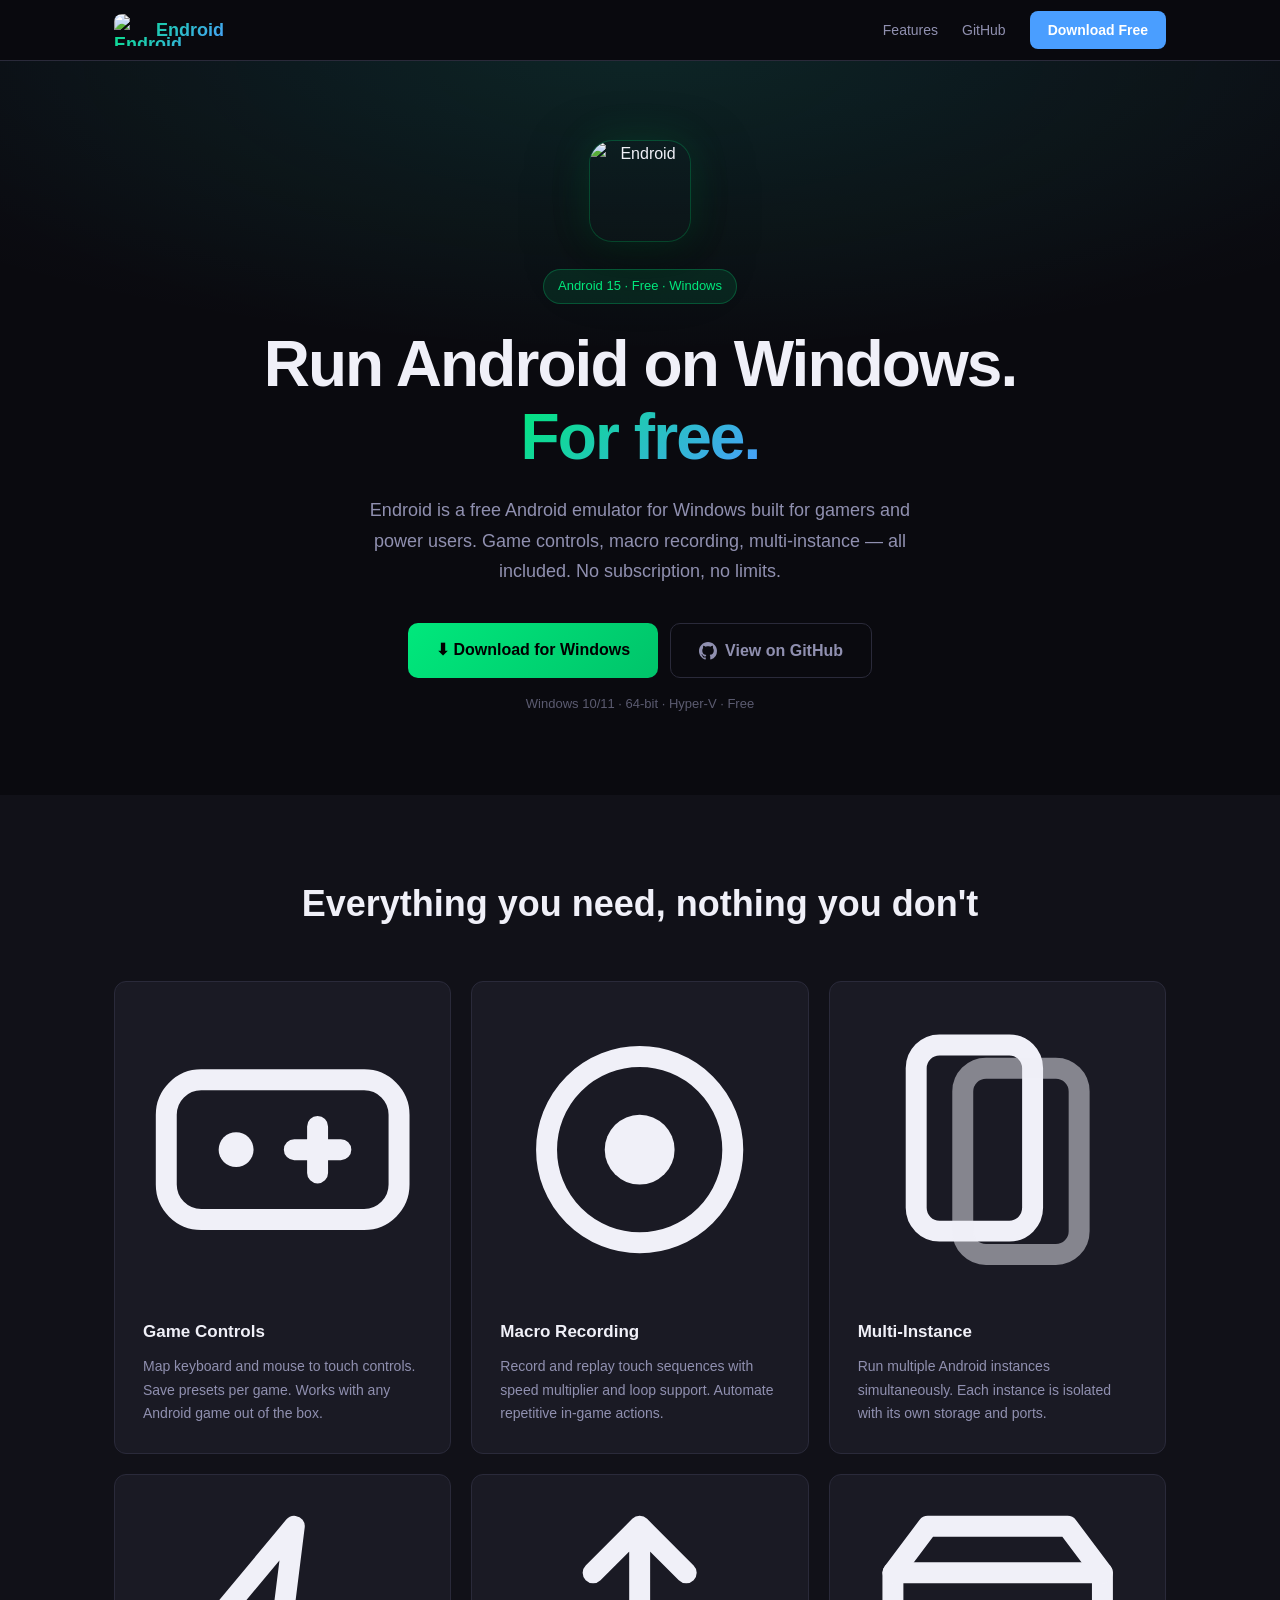
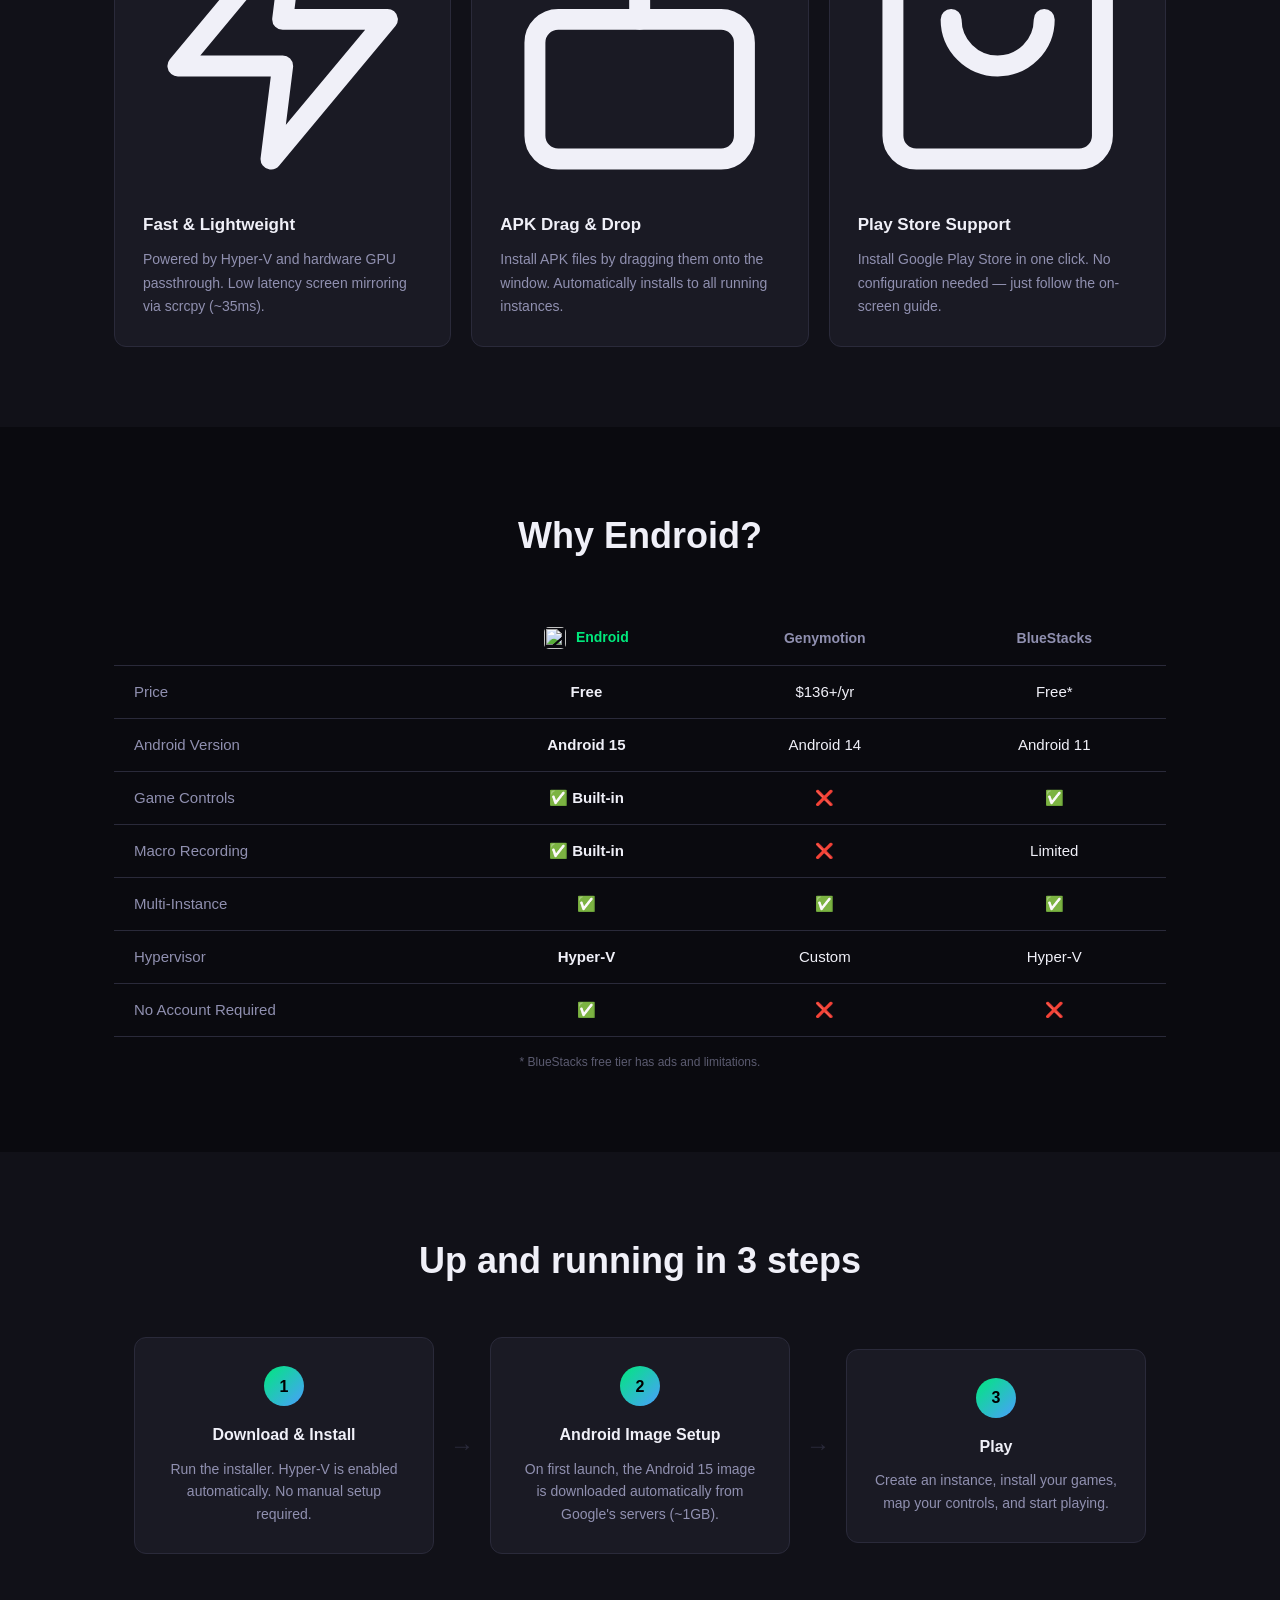
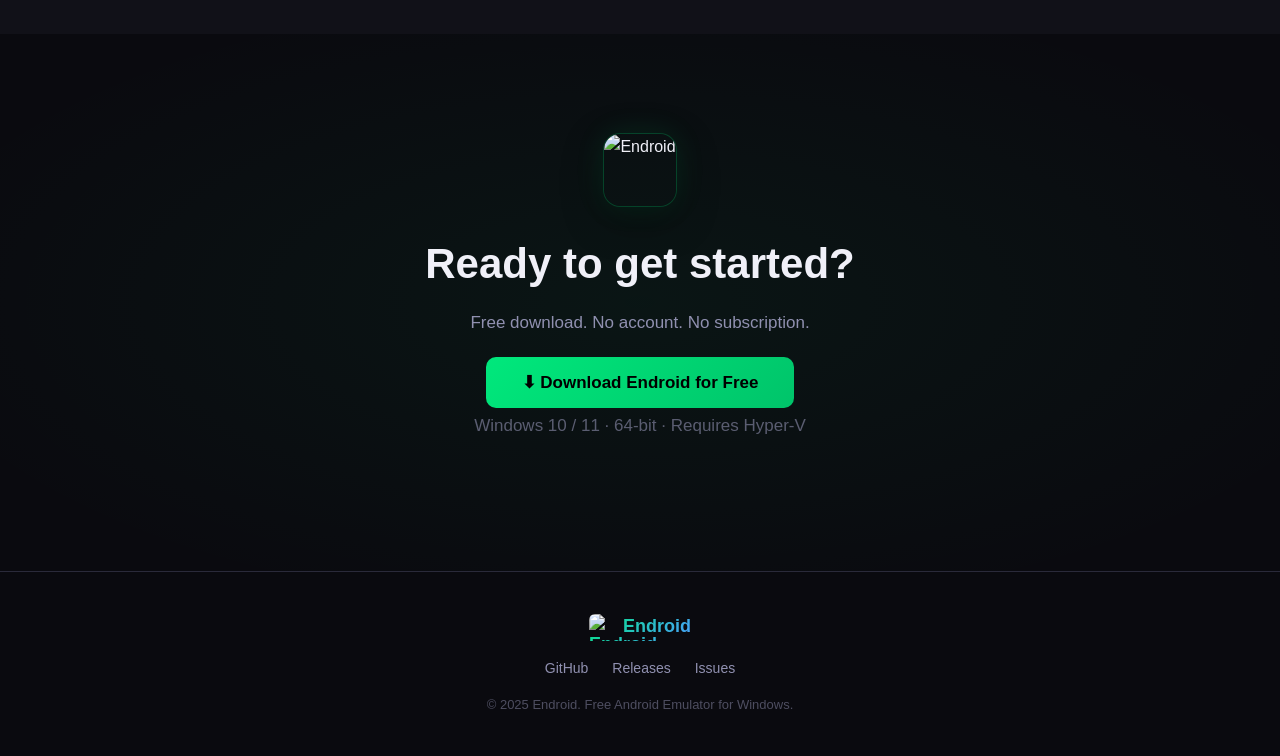
==== docs/index.html @ 218d5dff "feat: replace emoji with SVG icons in feature cards" ====
<!DOCTYPE html>
<html lang="en">
<head>
  <meta charset="UTF-8" />
  <meta name="viewport" content="width=device-width, initial-scale=1.0" />

  <!-- SEO -->
  <title>Endroid — Free Android Emulator for Windows</title>
  <meta name="description" content="Endroid is a free Android 15 emulator for Windows. Run Android apps and games on your PC with game controls, macro recording, and multi-instance support. No subscription required." />
  <meta name="keywords" content="android emulator windows, free android emulator, android emulator pc, android emulator for windows 11, best android emulator, genymotion alternative, run android on windows, android gaming emulator" />
  <link rel="canonical" href="https://endroid.rundevelrun.com/" />

  <!-- Favicon -->
  <link rel="icon" type="image/png" href="assets/icon.png" />

  <!-- Open Graph -->
  <meta property="og:type" content="website" />
  <meta property="og:url" content="https://endroid.rundevelrun.com/" />
  <meta property="og:title" content="Endroid — Free Android Emulator for Windows" />
  <meta property="og:description" content="Run Android 15 apps and games on Windows for free. Built-in game controls, macro recording, and multi-instance support." />
  <meta property="og:image" content="https://endroid.rundevelrun.com/assets/icon.png" />

  <!-- Twitter Card -->
  <meta name="twitter:card" content="summary" />
  <meta name="twitter:title" content="Endroid — Free Android Emulator for Windows" />
  <meta name="twitter:description" content="Run Android 15 on your Windows PC for free." />
  <meta name="twitter:image" content="https://endroid.rundevelrun.com/assets/icon.png" />

  <!-- Schema.org SoftwareApplication -->
  <script type="application/ld+json">
  {
    "@context": "https://schema.org",
    "@type": "SoftwareApplication",
    "name": "Endroid",
    "operatingSystem": "Windows",
    "applicationCategory": "UtilitiesApplication",
    "offers": {
      "@type": "Offer",
      "price": "0",
      "priceCurrency": "USD"
    },
    "description": "Free Android 15 emulator for Windows with game controls, macro recording, and multi-instance support.",
    "url": "https://endroid.rundevelrun.com",
    "downloadUrl": "https://github.com/rundevelrun/endroid/releases/latest"
  }
  </script>

  <link rel="stylesheet" href="styles.css" />
</head>
<body>

  <!-- Nav -->
  <nav class="nav">
    <div class="nav-inner">
      <a class="logo" href="#">
        <img src="assets/icon.png" alt="Endroid" class="logo-icon" />
        <span>Endroid</span>
      </a>
      <div class="nav-links">
        <a href="#features">Features</a>
        <a href="https://github.com/rundevelrun/endroid">GitHub</a>
        <a class="btn-download-sm" href="https://github.com/rundevelrun/endroid/releases/latest">
          Download Free
        </a>
      </div>
    </div>
  </nav>

  <!-- Hero -->
  <section class="hero">
    <div class="hero-inner">
      <img src="assets/icon.png" alt="Endroid" class="hero-icon" />
      <div class="badge">Android 15 · Free · Windows</div>
      <h1 class="hero-title">
        Run Android on Windows.<br />
        <span class="accent">For free.</span>
      </h1>
      <p class="hero-desc">
        Endroid is a free Android emulator for Windows built for gamers and power users.
        Game controls, macro recording, multi-instance — all included.
        No subscription, no limits.
      </p>
      <div class="hero-actions">
        <a class="btn-primary" href="https://github.com/rundevelrun/endroid/releases/latest">
          ⬇ Download for Windows
        </a>
        <a class="btn-secondary" href="https://github.com/rundevelrun/endroid">
          <svg class="gh-icon" viewBox="0 0 16 16" fill="currentColor"><path d="M8 0C3.58 0 0 3.58 0 8c0 3.54 2.29 6.53 5.47 7.59.4.07.55-.17.55-.38 0-.19-.01-.82-.01-1.49-2.01.37-2.53-.49-2.69-.94-.09-.23-.48-.94-.82-1.13-.28-.15-.68-.52-.01-.53.63-.01 1.08.58 1.23.82.72 1.21 1.87.87 2.33.66.07-.52.28-.87.51-1.07-1.78-.2-3.64-.89-3.64-3.95 0-.87.31-1.59.82-2.15-.08-.2-.36-1.02.08-2.12 0 0 .67-.21 2.2.82.64-.18 1.32-.27 2-.27.68 0 1.36.09 2 .27 1.53-1.04 2.2-.82 2.2-.82.44 1.1.16 1.92.08 2.12.51.56.82 1.27.82 2.15 0 3.07-1.87 3.75-3.65 3.95.29.25.54.73.54 1.48 0 1.07-.01 1.93-.01 2.2 0 .21.15.46.55.38A8.013 8.013 0 0016 8c0-4.42-3.58-8-8-8z"/></svg>
          View on GitHub
        </a>
      </div>
      <p class="hero-note">Windows 10/11 · 64-bit · Hyper-V · Free</p>
    </div>
  </section>

  <!-- Features -->
  <section class="features" id="features">
    <div class="section-inner">
      <h2 class="section-title">Everything you need, nothing you don't</h2>
      <div class="features-grid">

        <div class="feature-card">
          <div class="feature-icon">
            <svg viewBox="0 0 24 24" fill="none" stroke="currentColor" stroke-width="1.8" stroke-linecap="round" stroke-linejoin="round"><rect x="2" y="6" width="20" height="12" rx="3"/><circle cx="8" cy="12" r="1.5" fill="currentColor" stroke="none"/><path d="M15 10v4M13 12h4"/></svg>
          </div>
          <h3>Game Controls</h3>
          <p>Map keyboard and mouse to touch controls. Save presets per game. Works with any Android game out of the box.</p>
        </div>

        <div class="feature-card">
          <div class="feature-icon">
            <svg viewBox="0 0 24 24" fill="none" stroke="currentColor" stroke-width="1.8" stroke-linecap="round" stroke-linejoin="round"><circle cx="12" cy="12" r="8"/><circle cx="12" cy="12" r="3" fill="currentColor" stroke="none"/></svg>
          </div>
          <h3>Macro Recording</h3>
          <p>Record and replay touch sequences with speed multiplier and loop support. Automate repetitive in-game actions.</p>
        </div>

        <div class="feature-card">
          <div class="feature-icon">
            <svg viewBox="0 0 24 24" fill="none" stroke="currentColor" stroke-width="1.8" stroke-linecap="round" stroke-linejoin="round"><rect x="5" y="3" width="10" height="16" rx="2"/><rect x="9" y="5" width="10" height="16" rx="2" opacity="0.5"/></svg>
          </div>
          <h3>Multi-Instance</h3>
          <p>Run multiple Android instances simultaneously. Each instance is isolated with its own storage and ports.</p>
        </div>

        <div class="feature-card">
          <div class="feature-icon">
            <svg viewBox="0 0 24 24" fill="none" stroke="currentColor" stroke-width="1.8" stroke-linecap="round" stroke-linejoin="round"><path d="M13 2L3 14h9l-1 8 10-12h-9l1-8z"/></svg>
          </div>
          <h3>Fast & Lightweight</h3>
          <p>Powered by Hyper-V and hardware GPU passthrough. Low latency screen mirroring via scrcpy (~35ms).</p>
        </div>

        <div class="feature-card">
          <div class="feature-icon">
            <svg viewBox="0 0 24 24" fill="none" stroke="currentColor" stroke-width="1.8" stroke-linecap="round" stroke-linejoin="round"><path d="M12 2v8M8 6l4-4 4 4"/><rect x="3" y="10" width="18" height="12" rx="2"/></svg>
          </div>
          <h3>APK Drag & Drop</h3>
          <p>Install APK files by dragging them onto the window. Automatically installs to all running instances.</p>
        </div>

        <div class="feature-card">
          <div class="feature-icon">
            <svg viewBox="0 0 24 24" fill="none" stroke="currentColor" stroke-width="1.8" stroke-linecap="round" stroke-linejoin="round"><path d="M6 2L3 6v14a2 2 0 002 2h14a2 2 0 002-2V6l-3-4z"/><path d="M3 6h18"/><path d="M16 10a4 4 0 01-8 0"/></svg>
          </div>
          <h3>Play Store Support</h3>
          <p>Install Google Play Store in one click. No configuration needed — just follow the on-screen guide.</p>
        </div>

      </div>
    </div>
  </section>

  <!-- vs Competitors -->
  <section class="compare">
    <div class="section-inner">
      <h2 class="section-title">Why Endroid?</h2>
      <div class="compare-table-wrap">
        <table class="compare-table">
          <thead>
            <tr>
              <th></th>
              <th class="highlight">
                <img src="assets/icon.png" alt="" class="table-icon" />
                Endroid
              </th>
              <th>Genymotion</th>
              <th>BlueStacks</th>
            </tr>
          </thead>
          <tbody>
            <tr><td>Price</td><td class="highlight">Free</td><td>$136+/yr</td><td>Free*</td></tr>
            <tr><td>Android Version</td><td class="highlight">Android 15</td><td>Android 14</td><td>Android 11</td></tr>
            <tr><td>Game Controls</td><td class="highlight">✅ Built-in</td><td>❌</td><td>✅</td></tr>
            <tr><td>Macro Recording</td><td class="highlight">✅ Built-in</td><td>❌</td><td>Limited</td></tr>
            <tr><td>Multi-Instance</td><td class="highlight">✅</td><td>✅</td><td>✅</td></tr>
            <tr><td>Hypervisor</td><td class="highlight">Hyper-V</td><td>Custom</td><td>Hyper-V</td></tr>
            <tr><td>No Account Required</td><td class="highlight">✅</td><td>❌</td><td>❌</td></tr>
          </tbody>
        </table>
      </div>
      <p class="compare-note">* BlueStacks free tier has ads and limitations.</p>
    </div>
  </section>

  <!-- How it works -->
  <section class="howto">
    <div class="section-inner">
      <h2 class="section-title">Up and running in 3 steps</h2>
      <div class="steps">
        <div class="step">
          <div class="step-num">1</div>
          <h3>Download & Install</h3>
          <p>Run the installer. Hyper-V is enabled automatically. No manual setup required.</p>
        </div>
        <div class="step-arrow">→</div>
        <div class="step">
          <div class="step-num">2</div>
          <h3>Android Image Setup</h3>
          <p>On first launch, the Android 15 image is downloaded automatically from Google's servers (~1GB).</p>
        </div>
        <div class="step-arrow">→</div>
        <div class="step">
          <div class="step-num">3</div>
          <h3>Play</h3>
          <p>Create an instance, install your games, map your controls, and start playing.</p>
        </div>
      </div>
    </div>
  </section>

  <!-- Download CTA -->
  <section class="cta">
    <div class="section-inner">
      <img src="assets/icon.png" alt="Endroid" class="cta-icon" />
      <h2>Ready to get started?</h2>
      <p>Free download. No account. No subscription.</p>
      <a class="btn-primary btn-large" href="https://github.com/rundevelrun/endroid/releases/latest">
        ⬇ Download Endroid for Free
      </a>
      <p class="cta-note">Windows 10 / 11 · 64-bit · Requires Hyper-V</p>
    </div>
  </section>

  <!-- Footer -->
  <footer class="footer">
    <div class="footer-inner">
      <a class="logo" href="#">
        <img src="assets/icon.png" alt="Endroid" class="logo-icon" />
        <span>Endroid</span>
      </a>
      <div class="footer-links">
        <a href="https://github.com/rundevelrun/endroid">GitHub</a>
        <a href="https://github.com/rundevelrun/endroid/releases">Releases</a>
        <a href="https://github.com/rundevelrun/endroid/issues">Issues</a>
      </div>
      <p class="footer-copy">© 2025 Endroid. Free Android Emulator for Windows.</p>
    </div>
  </footer>

</body>
</html>
---- docs/styles.css ----
/* ── Reset & Base ─────────────────────────────────────────────── */
*, *::before, *::after { box-sizing: border-box; margin: 0; padding: 0; }

:root {
  --bg:        #0a0a0f;
  --bg2:       #111118;
  --bg3:       #1a1a24;
  --border:    #2a2a3a;
  --accent:    #4a9eff;
  --accent2:   #7c5cfc;
  --green:     #00e87c;
  --text:      #f0f0f8;
  --text2:     #9090b0;
  --radius:    12px;
  --max-w:     1100px;
}

html { scroll-behavior: smooth; }

body {
  font-family: -apple-system, BlinkMacSystemFont, 'Segoe UI', sans-serif;
  background: var(--bg);
  color: var(--text);
  line-height: 1.6;
  -webkit-font-smoothing: antialiased;
}

a { color: inherit; text-decoration: none; }

/* ── Nav ──────────────────────────────────────────────────────── */
.nav {
  position: sticky;
  top: 0;
  z-index: 100;
  background: rgba(10, 10, 15, 0.85);
  backdrop-filter: blur(12px);
  border-bottom: 1px solid var(--border);
}
.nav-inner {
  max-width: var(--max-w);
  margin: 0 auto;
  padding: 0 24px;
  height: 60px;
  display: flex;
  align-items: center;
  justify-content: space-between;
}
.logo {
  display: flex;
  align-items: center;
  gap: 10px;
  font-size: 18px;
  font-weight: 800;
  background: linear-gradient(135deg, var(--green), var(--accent));
  -webkit-background-clip: text;
  -webkit-text-fill-color: transparent;
  background-clip: text;
}
.logo-icon {
  width: 32px;
  height: 32px;
  border-radius: 8px;
  flex-shrink: 0;
}
.nav-links {
  display: flex;
  align-items: center;
  gap: 24px;
}
.nav-links > a:not(.btn-download-sm) {
  font-size: 14px;
  color: var(--text2);
  transition: color 0.15s;
}
.nav-links > a:not(.btn-download-sm):hover { color: var(--text); }

.btn-download-sm {
  padding: 8px 18px;
  background: var(--accent);
  color: #fff;
  border-radius: 8px;
  font-size: 14px;
  font-weight: 600;
  transition: opacity 0.15s;
}
.btn-download-sm:hover { opacity: 0.85; }

/* ── Hero ─────────────────────────────────────────────────────── */
.hero {
  padding: 80px 24px 80px;
  text-align: center;
  background:
    radial-gradient(ellipse 60% 40% at 50% 0%, rgba(0,232,124,0.08), transparent),
    radial-gradient(ellipse 80% 50% at 50% -10%, rgba(74,158,255,0.08), transparent);
}
.hero-inner { max-width: 760px; margin: 0 auto; }

.hero-icon {
  display: block;
  width: 100px;
  height: 100px;
  border-radius: 22px;
  margin: 0 auto 28px;
  box-shadow:
    0 0 0 1px rgba(0,232,124,0.2),
    0 0 40px rgba(0,232,124,0.15),
    0 20px 60px rgba(0,0,0,0.5);
}

.badge {
  display: inline-block;
  padding: 6px 14px;
  background: rgba(0,232,124,0.1);
  border: 1px solid rgba(0,232,124,0.25);
  border-radius: 999px;
  font-size: 13px;
  color: var(--green);
  margin-bottom: 24px;
}

.hero-title {
  font-size: clamp(36px, 6vw, 64px);
  font-weight: 800;
  line-height: 1.15;
  letter-spacing: -0.03em;
  margin-bottom: 20px;
}
.accent {
  background: linear-gradient(135deg, var(--green), var(--accent));
  -webkit-background-clip: text;
  -webkit-text-fill-color: transparent;
  background-clip: text;
}

.hero-desc {
  font-size: 18px;
  color: var(--text2);
  max-width: 580px;
  margin: 0 auto 36px;
  line-height: 1.7;
}

.hero-actions {
  display: flex;
  gap: 12px;
  justify-content: center;
  flex-wrap: wrap;
  margin-bottom: 16px;
}

.btn-primary {
  padding: 14px 28px;
  background: linear-gradient(135deg, var(--green), #00c46a);
  color: #000;
  border-radius: 10px;
  font-size: 16px;
  font-weight: 700;
  transition: opacity 0.15s, transform 0.15s;
}
.btn-primary:hover { opacity: 0.9; transform: translateY(-1px); }
.btn-primary.btn-large { padding: 16px 36px; font-size: 17px; }

.btn-secondary {
  display: flex;
  align-items: center;
  gap: 8px;
  padding: 14px 28px;
  background: transparent;
  border: 1px solid var(--border);
  color: var(--text2);
  border-radius: 10px;
  font-size: 16px;
  font-weight: 600;
  transition: border-color 0.15s, color 0.15s;
}
.btn-secondary:hover { border-color: var(--accent); color: var(--text); }
.gh-icon { width: 18px; height: 18px; flex-shrink: 0; }

.hero-note {
  font-size: 13px;
  color: var(--text2);
  opacity: 0.6;
}

/* ── Sections ─────────────────────────────────────────────────── */
.section-inner {
  max-width: var(--max-w);
  margin: 0 auto;
  padding: 0 24px;
}
.section-title {
  font-size: clamp(24px, 3vw, 36px);
  font-weight: 700;
  text-align: center;
  margin-bottom: 48px;
}

/* ── Features ─────────────────────────────────────────────────── */
.features {
  padding: 80px 0;
  background: var(--bg2);
}
.features-grid {
  display: grid;
  grid-template-columns: repeat(auto-fit, minmax(300px, 1fr));
  gap: 20px;
}
.feature-card {
  background: var(--bg3);
  border: 1px solid var(--border);
  border-radius: var(--radius);
  padding: 28px;
  transition: border-color 0.15s, transform 0.15s;
}
.feature-card:hover {
  border-color: rgba(0,232,124,0.3);
  transform: translateY(-2px);
}
.feature-icon { font-size: 32px; margin-bottom: 14px; }
.feature-card h3 { font-size: 17px; font-weight: 700; margin-bottom: 10px; }
.feature-card p { font-size: 14px; color: var(--text2); line-height: 1.65; }

/* ── Compare ──────────────────────────────────────────────────── */
.compare { padding: 80px 0; }
.compare-table-wrap { overflow-x: auto; }
.compare-table {
  width: 100%;
  border-collapse: collapse;
  font-size: 15px;
}
.compare-table th,
.compare-table td {
  padding: 14px 20px;
  text-align: center;
  border-bottom: 1px solid var(--border);
}
.compare-table th:first-child,
.compare-table td:first-child {
  text-align: left;
  color: var(--text2);
}
.compare-table thead th {
  font-weight: 700;
  color: var(--text2);
  font-size: 14px;
  vertical-align: middle;
}
.compare-table th.highlight { color: var(--green); }
.table-icon {
  width: 22px;
  height: 22px;
  border-radius: 5px;
  vertical-align: middle;
  margin-right: 6px;
  margin-bottom: 2px;
}
.compare-table td.highlight { color: var(--text); font-weight: 600; }
.compare-table tbody tr:hover { background: rgba(255,255,255,0.02); }
.compare-note {
  font-size: 12px;
  color: var(--text2);
  margin-top: 16px;
  text-align: center;
  opacity: 0.6;
}

/* ── How To ───────────────────────────────────────────────────── */
.howto { padding: 80px 0; background: var(--bg2); }
.steps {
  display: flex;
  align-items: center;
  justify-content: center;
  gap: 16px;
  flex-wrap: wrap;
}
.step {
  flex: 1;
  min-width: 220px;
  max-width: 300px;
  background: var(--bg3);
  border: 1px solid var(--border);
  border-radius: var(--radius);
  padding: 28px;
  text-align: center;
}
.step-num {
  width: 40px;
  height: 40px;
  background: linear-gradient(135deg, var(--green), var(--accent));
  border-radius: 50%;
  display: flex;
  align-items: center;
  justify-content: center;
  font-weight: 800;
  font-size: 16px;
  color: #000;
  margin: 0 auto 16px;
}
.step h3 { font-size: 16px; font-weight: 700; margin-bottom: 10px; }
.step p { font-size: 14px; color: var(--text2); line-height: 1.6; }
.step-arrow { font-size: 24px; color: var(--border); flex-shrink: 0; }

/* ── CTA ──────────────────────────────────────────────────────── */
.cta {
  padding: 100px 0;
  text-align: center;
  background: radial-gradient(ellipse 60% 60% at 50% 50%, rgba(0,232,124,0.05), transparent);
}
.cta-icon {
  display: block;
  width: 72px;
  height: 72px;
  border-radius: 16px;
  margin: 0 auto 24px;
  box-shadow:
    0 0 0 1px rgba(0,232,124,0.2),
    0 0 30px rgba(0,232,124,0.12),
    0 12px 40px rgba(0,0,0,0.4);
}
.cta h2 { font-size: clamp(28px, 4vw, 42px); font-weight: 800; margin-bottom: 12px; }
.cta p { font-size: 17px; color: var(--text2); margin-bottom: 32px; }
.cta-note { font-size: 13px; color: var(--text2); margin-top: 16px; opacity: 0.6; }

/* ── Footer ───────────────────────────────────────────────────── */
.footer {
  border-top: 1px solid var(--border);
  padding: 40px 24px;
}
.footer-inner {
  max-width: var(--max-w);
  margin: 0 auto;
  display: flex;
  flex-direction: column;
  align-items: center;
  gap: 16px;
  text-align: center;
}
.footer .logo-icon { width: 24px; height: 24px; border-radius: 6px; }
.footer-links { display: flex; gap: 24px; }
.footer-links a { font-size: 14px; color: var(--text2); transition: color 0.15s; }
.footer-links a:hover { color: var(--text); }
.footer-copy { font-size: 13px; color: var(--text2); opacity: 0.5; }

/* ── Responsive ───────────────────────────────────────────────── */
@media (max-width: 600px) {
  .step-arrow { display: none; }
  .hero-actions { flex-direction: column; align-items: center; }
  .btn-primary, .btn-secondary { width: 100%; max-width: 300px; justify-content: center; }
  .nav-links > a:not(.btn-download-sm) { display: none; }
}
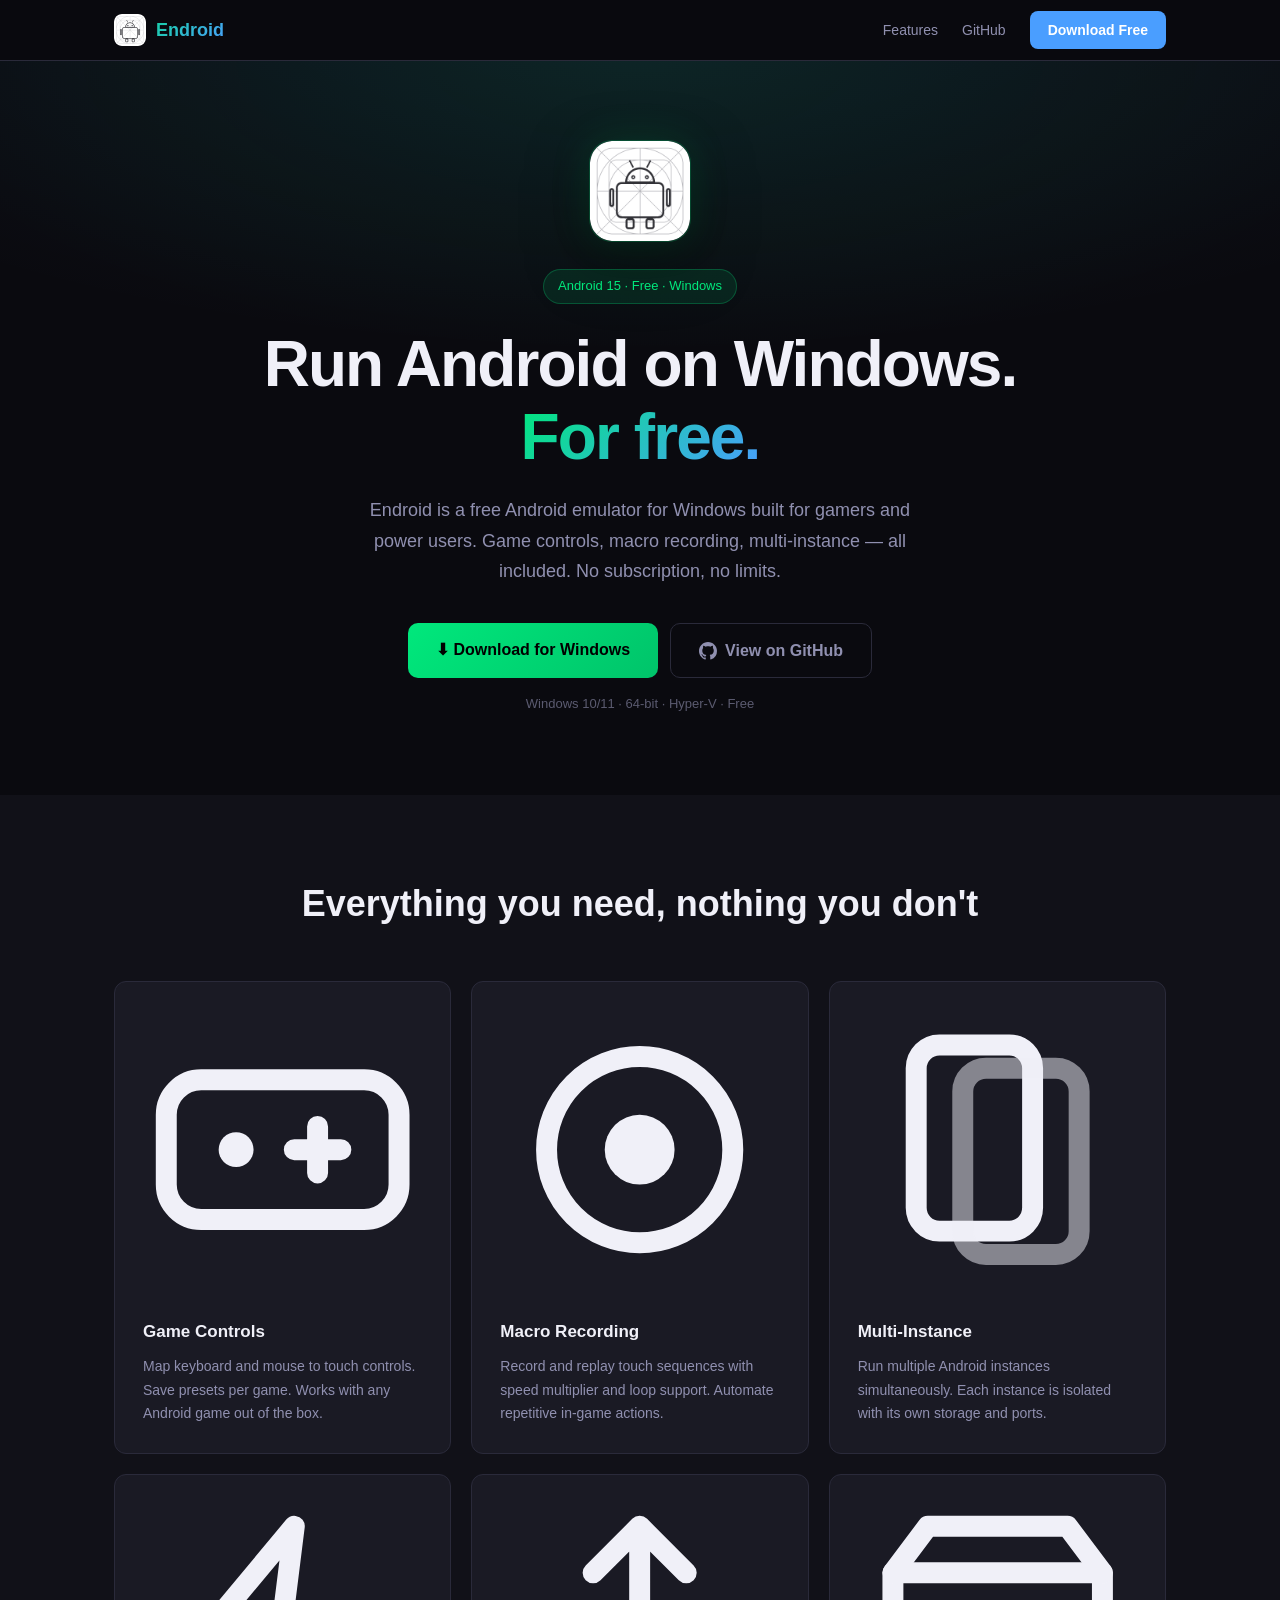
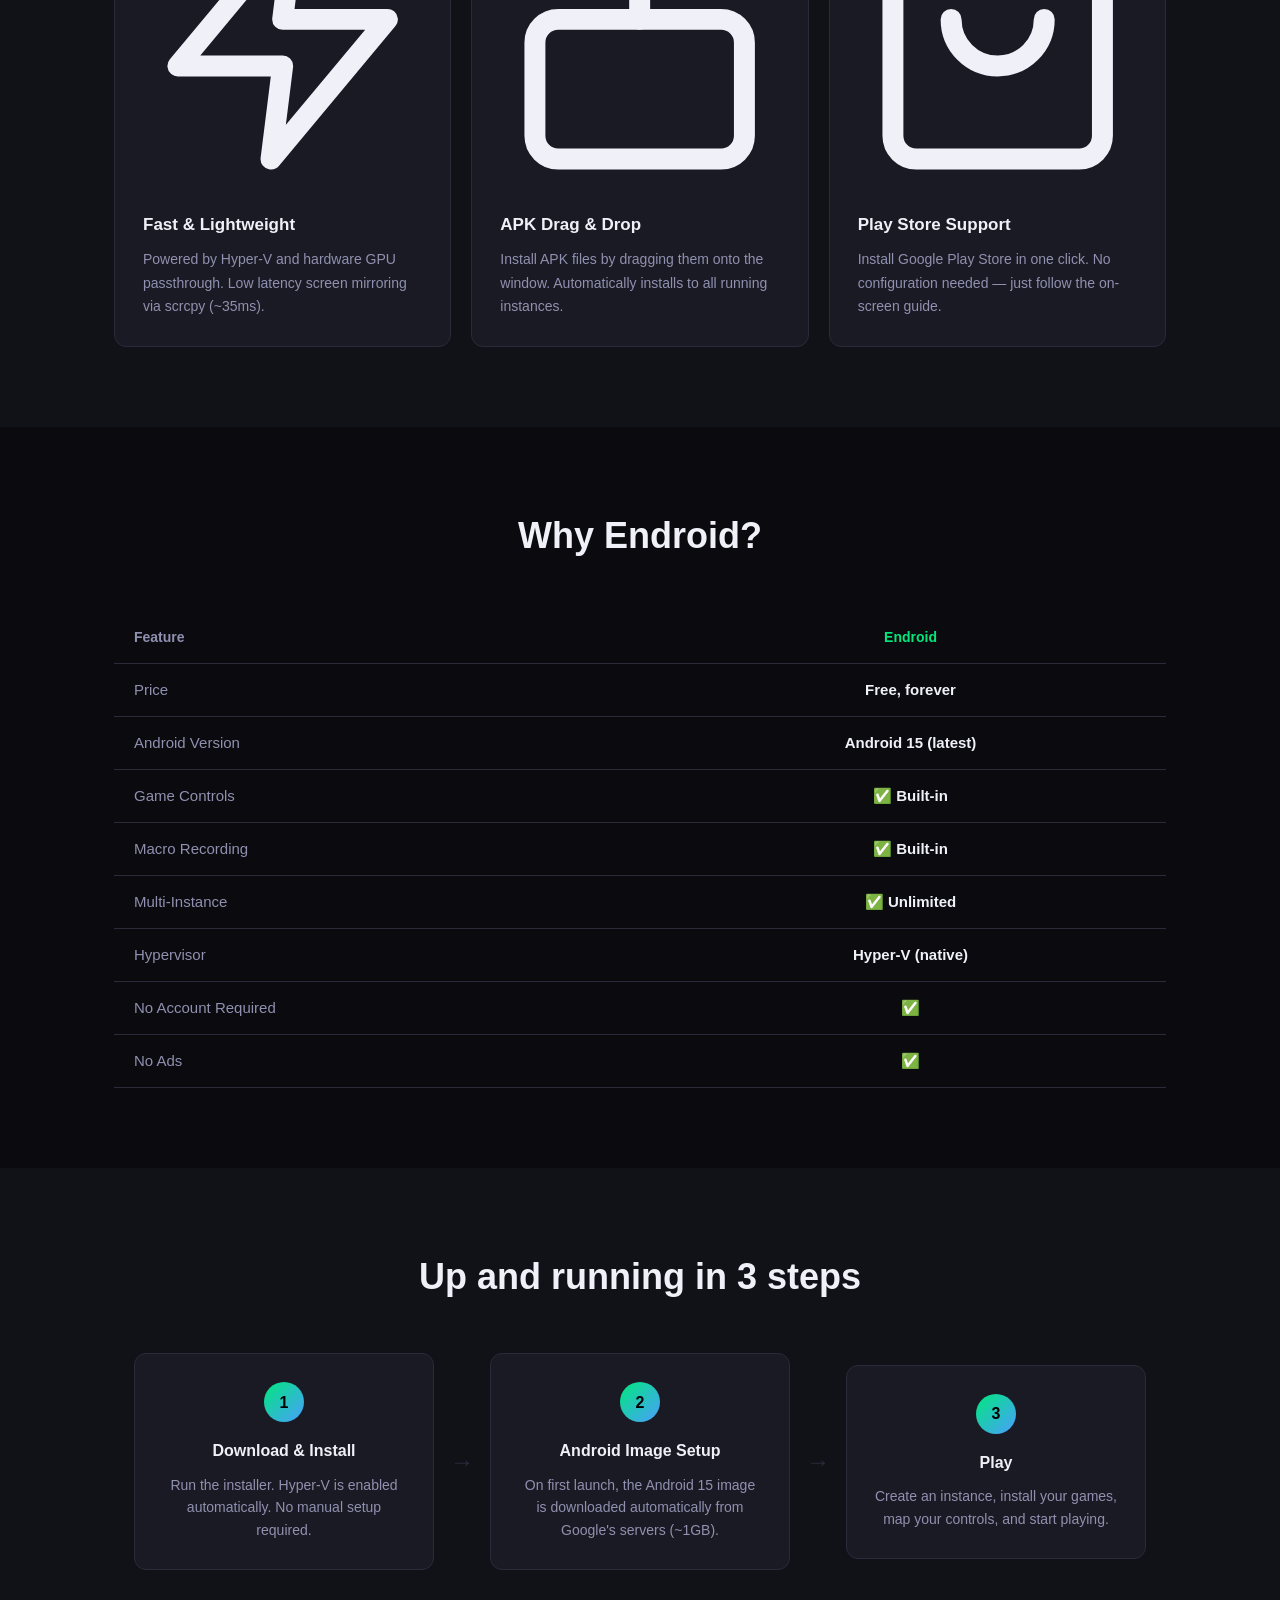
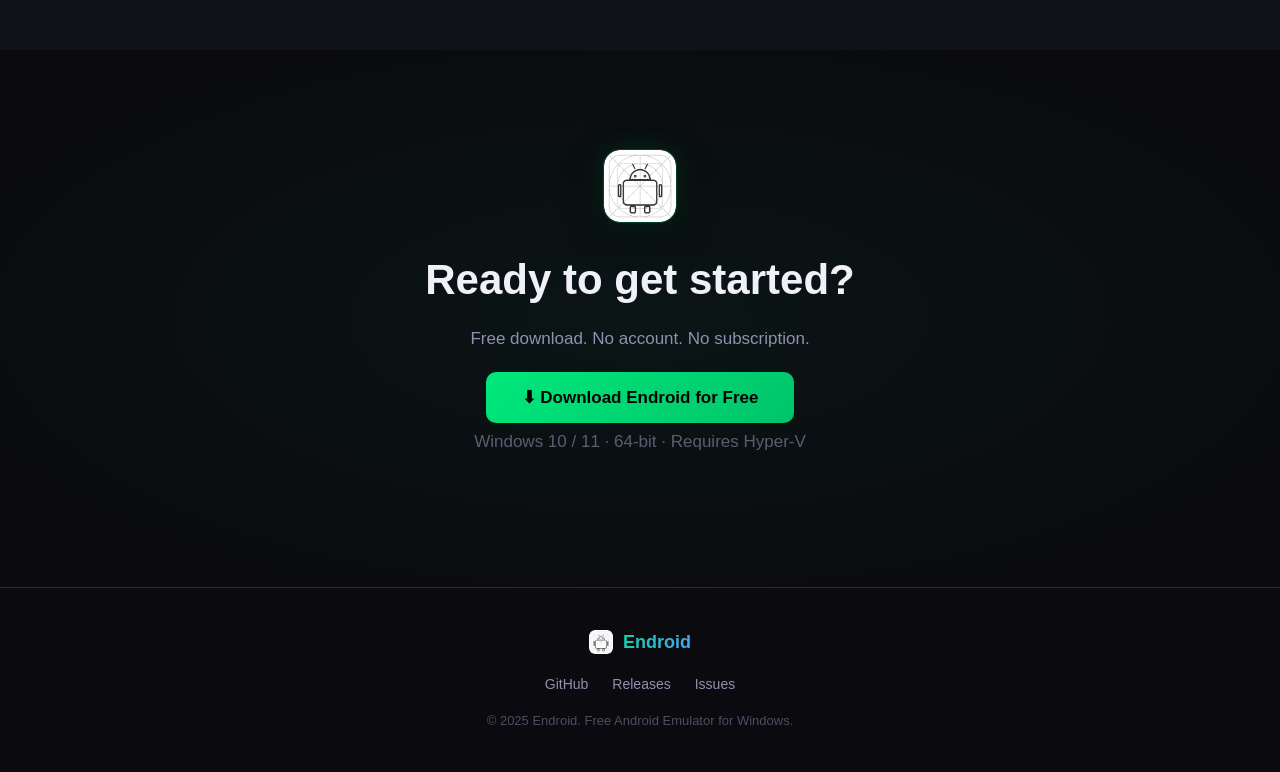
==== commit 349bfaa4: "feat: 2-col feature table, remove competitor names" ====
--- a/docs/index.html
+++ b/docs/index.html
@@ -151,7 +151,7 @@
     </div>
   </section>
 
-  <!-- vs Competitors -->
+  <!-- Why Endroid -->
   <section class="compare">
     <div class="section-inner">
       <h2 class="section-title">Why Endroid?</h2>
@@ -159,27 +159,22 @@
         <table class="compare-table">
           <thead>
             <tr>
-              <th></th>
-              <th class="highlight">
-                <img src="assets/icon.png" alt="" class="table-icon" />
-                Endroid
-              </th>
-              <th>Genymotion</th>
-              <th>BlueStacks</th>
+              <th style="text-align:left">Feature</th>
+              <th class="highlight">Endroid</th>
             </tr>
           </thead>
           <tbody>
-            <tr><td>Price</td><td class="highlight">Free</td><td>$136+/yr</td><td>Free*</td></tr>
-            <tr><td>Android Version</td><td class="highlight">Android 15</td><td>Android 14</td><td>Android 11</td></tr>
-            <tr><td>Game Controls</td><td class="highlight">✅ Built-in</td><td>❌</td><td>✅</td></tr>
-            <tr><td>Macro Recording</td><td class="highlight">✅ Built-in</td><td>❌</td><td>Limited</td></tr>
-            <tr><td>Multi-Instance</td><td class="highlight">✅</td><td>✅</td><td>✅</td></tr>
-            <tr><td>Hypervisor</td><td class="highlight">Hyper-V</td><td>Custom</td><td>Hyper-V</td></tr>
-            <tr><td>No Account Required</td><td class="highlight">✅</td><td>❌</td><td>❌</td></tr>
+            <tr><td>Price</td><td class="highlight">Free, forever</td></tr>
+            <tr><td>Android Version</td><td class="highlight">Android 15 (latest)</td></tr>
+            <tr><td>Game Controls</td><td class="highlight">✅ Built-in</td></tr>
+            <tr><td>Macro Recording</td><td class="highlight">✅ Built-in</td></tr>
+            <tr><td>Multi-Instance</td><td class="highlight">✅ Unlimited</td></tr>
+            <tr><td>Hypervisor</td><td class="highlight">Hyper-V (native)</td></tr>
+            <tr><td>No Account Required</td><td class="highlight">✅</td></tr>
+            <tr><td>No Ads</td><td class="highlight">✅</td></tr>
           </tbody>
         </table>
       </div>
-      <p class="compare-note">* BlueStacks free tier has ads and limitations.</p>
     </div>
   </section>
 
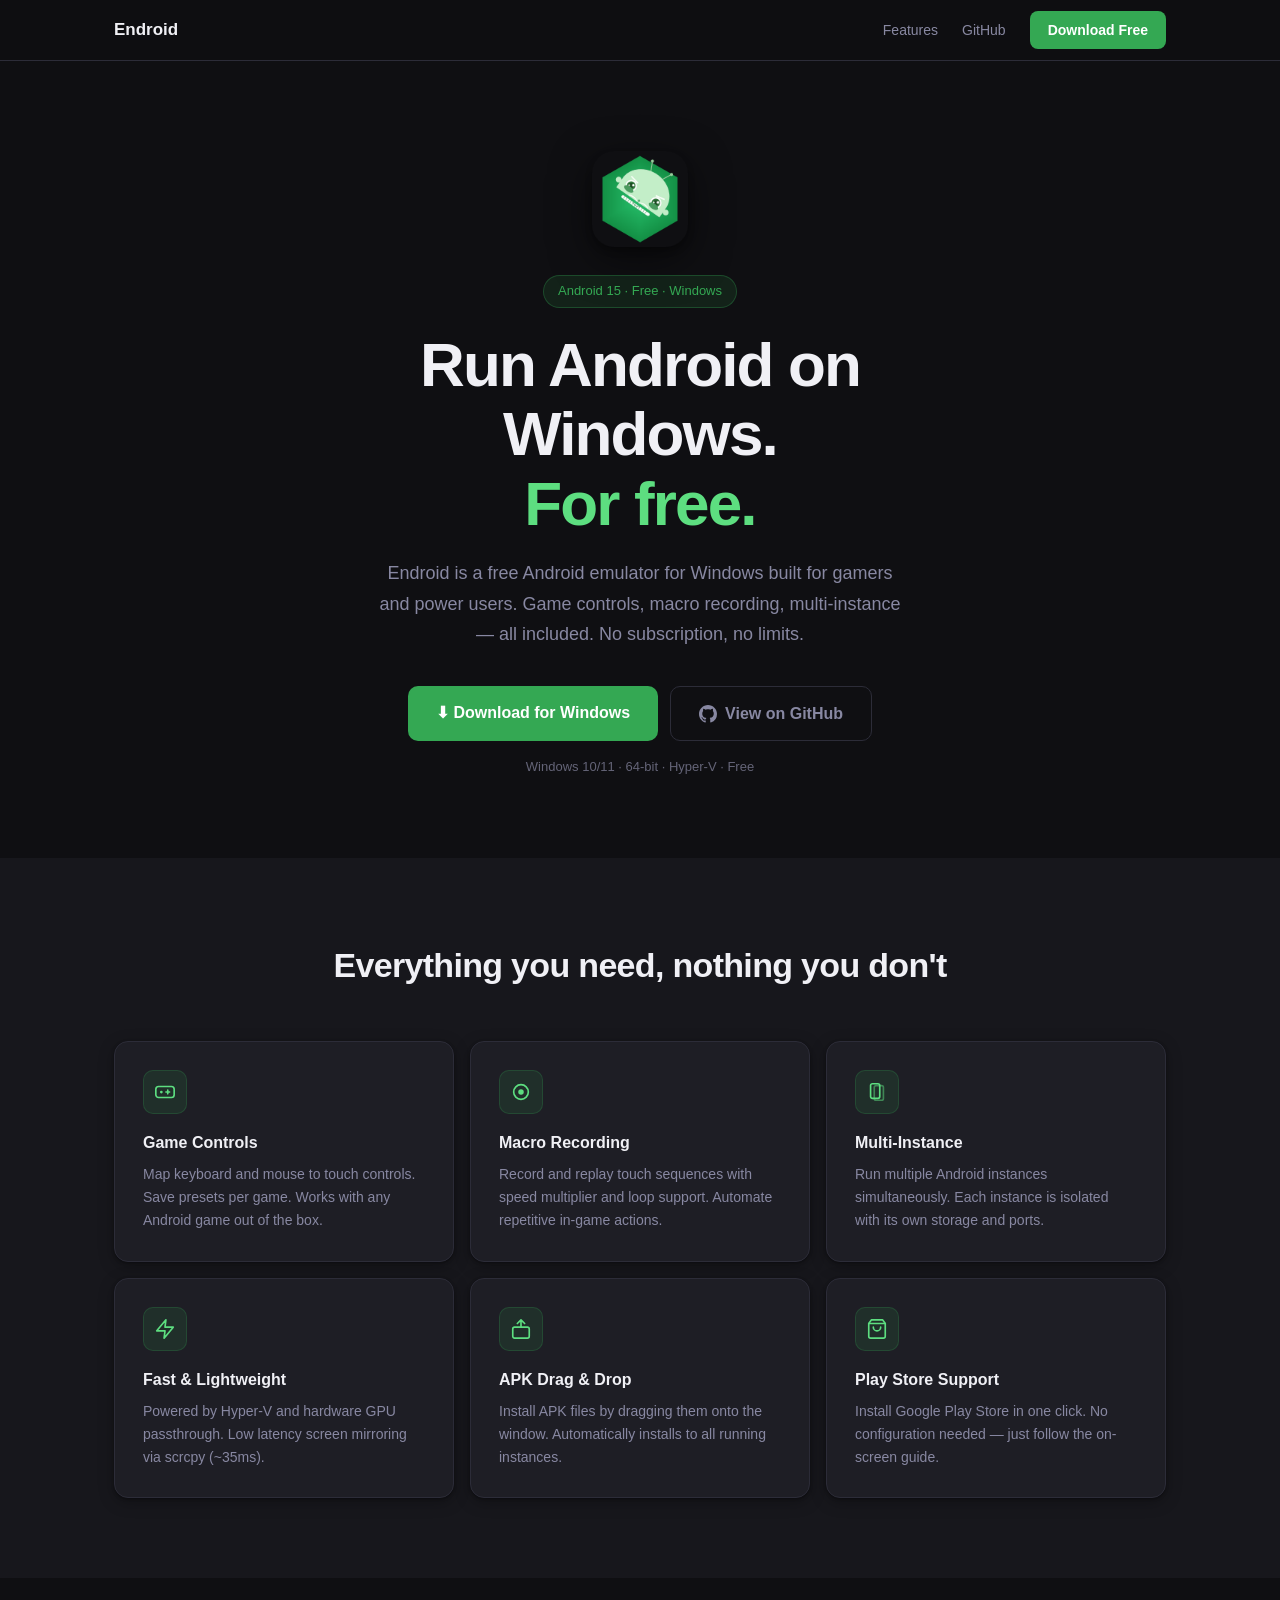
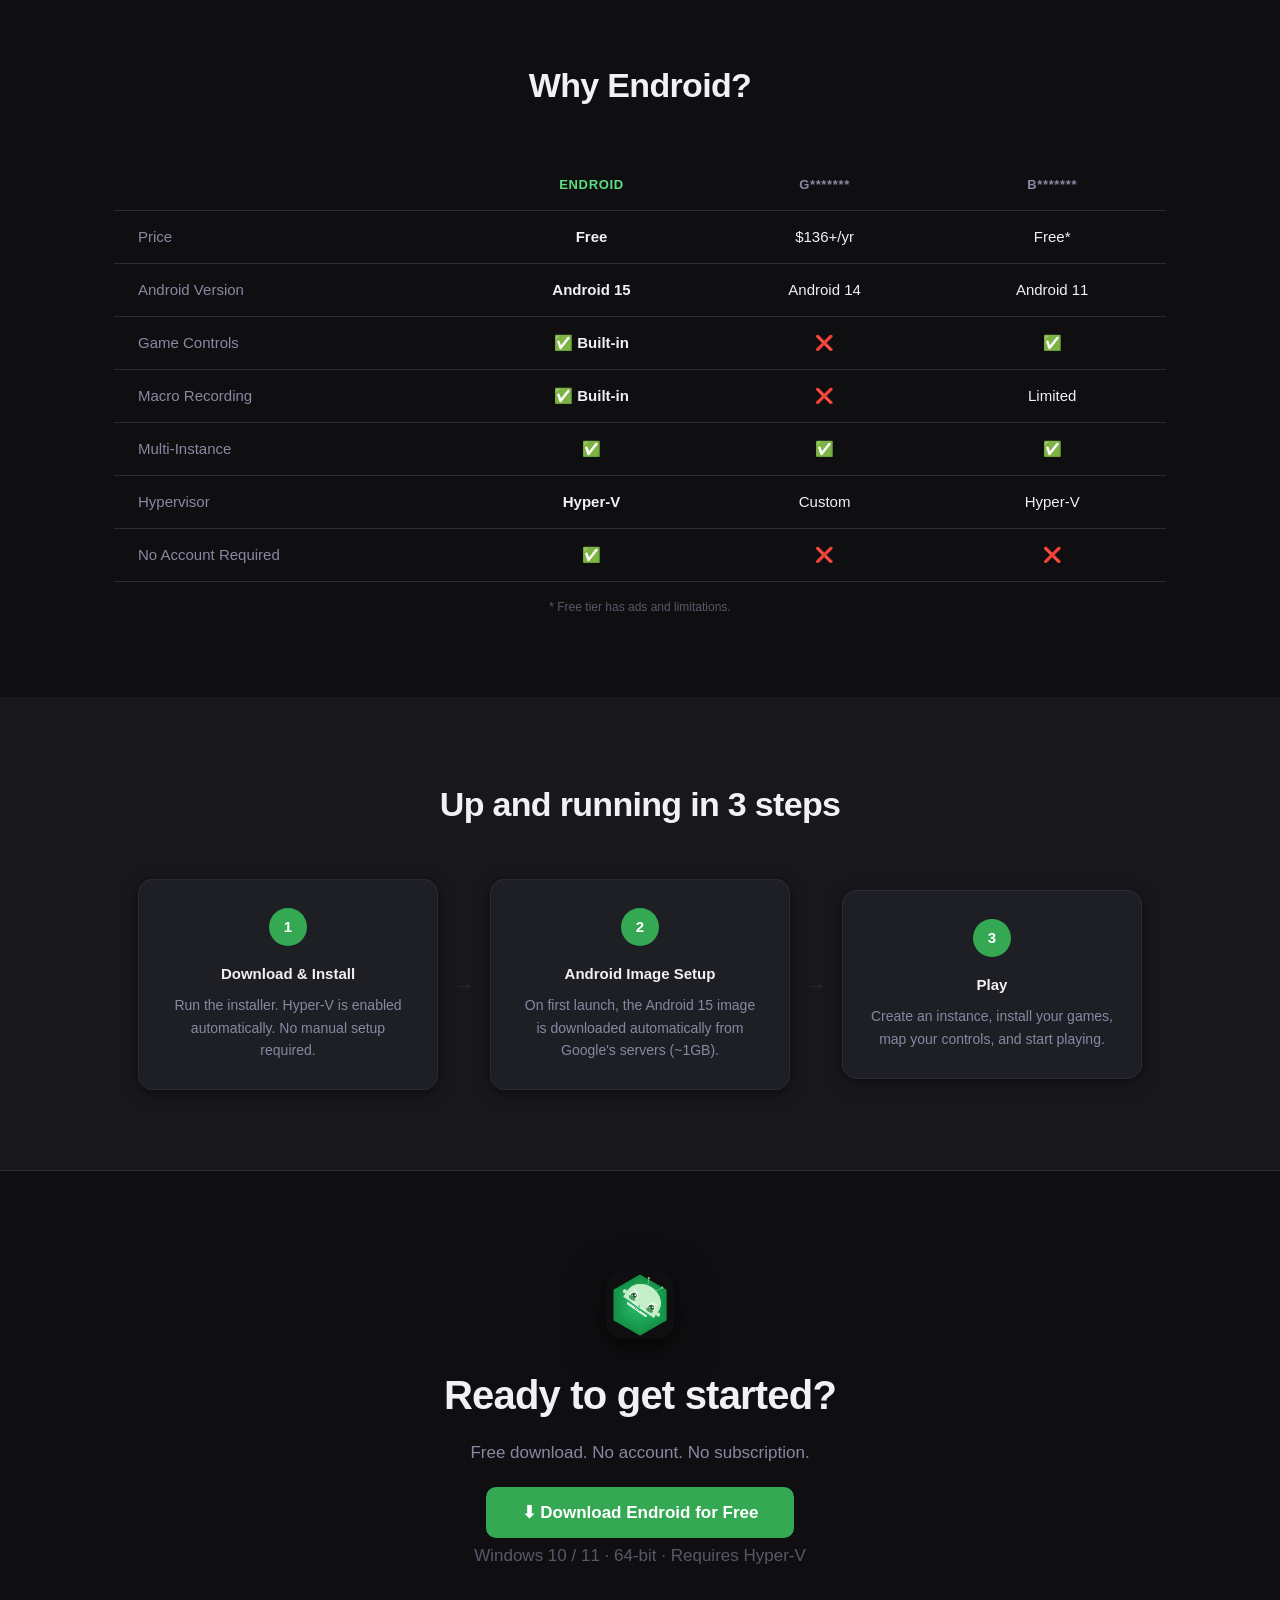
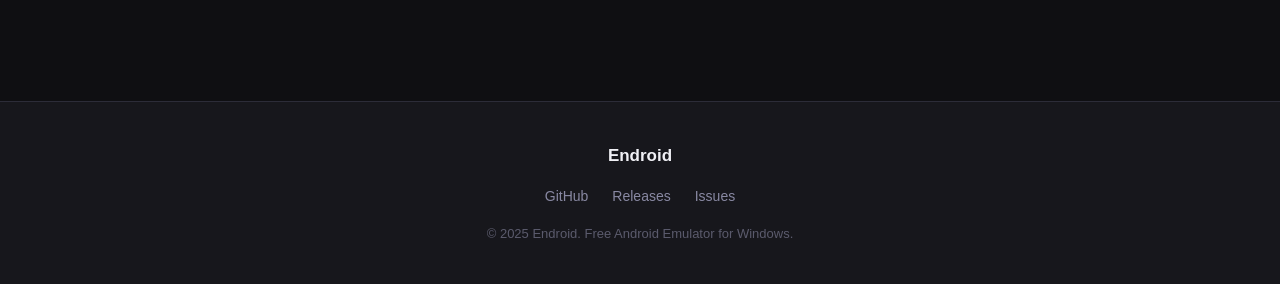
==== commit 004b64d8: "fix(docs): 아이콘 캐시 bust v=5 + 이미지 업데이트" ====
--- a/docs/index.html
+++ b/docs/index.html
@@ -11,7 +11,7 @@
   <link rel="canonical" href="https://endroid.rundevelrun.com/" />
 
   <!-- Favicon -->
-  <link rel="icon" type="image/png" href="assets/icon.png" />
+  <link rel="icon" type="image/png" href="assets/icon.png?v=5" />
 
   <!-- Open Graph -->
   <meta property="og:type" content="website" />
@@ -45,7 +45,7 @@
   }
   </script>
 
-  <link rel="stylesheet" href="styles.css" />
+  <link rel="stylesheet" href="styles.css?v=2" />
 </head>
 <body>
 
@@ -53,7 +53,6 @@
   <nav class="nav">
     <div class="nav-inner">
       <a class="logo" href="#">
-        <img src="assets/icon.png" alt="Endroid" class="logo-icon" />
         <span>Endroid</span>
       </a>
       <div class="nav-links">
@@ -69,7 +68,7 @@
   <!-- Hero -->
   <section class="hero">
     <div class="hero-inner">
-      <img src="assets/icon.png" alt="Endroid" class="hero-icon" />
+      <img src="assets/icon.png?v=5" alt="Endroid" class="hero-icon" />
       <div class="badge">Android 15 · Free · Windows</div>
       <h1 class="hero-title">
         Run Android on Windows.<br />
@@ -151,7 +150,7 @@
     </div>
   </section>
 
-  <!-- Why Endroid -->
+  <!-- vs Competitors -->
   <section class="compare">
     <div class="section-inner">
       <h2 class="section-title">Why Endroid?</h2>
@@ -159,22 +158,24 @@
         <table class="compare-table">
           <thead>
             <tr>
-              <th style="text-align:left">Feature</th>
+              <th></th>
               <th class="highlight">Endroid</th>
+              <th><span class="masked">G*******</span></th>
+              <th><span class="masked">B*******</span></th>
             </tr>
           </thead>
           <tbody>
-            <tr><td>Price</td><td class="highlight">Free, forever</td></tr>
-            <tr><td>Android Version</td><td class="highlight">Android 15 (latest)</td></tr>
-            <tr><td>Game Controls</td><td class="highlight">✅ Built-in</td></tr>
-            <tr><td>Macro Recording</td><td class="highlight">✅ Built-in</td></tr>
-            <tr><td>Multi-Instance</td><td class="highlight">✅ Unlimited</td></tr>
-            <tr><td>Hypervisor</td><td class="highlight">Hyper-V (native)</td></tr>
-            <tr><td>No Account Required</td><td class="highlight">✅</td></tr>
-            <tr><td>No Ads</td><td class="highlight">✅</td></tr>
+            <tr><td>Price</td><td class="highlight">Free</td><td>$136+/yr</td><td>Free*</td></tr>
+            <tr><td>Android Version</td><td class="highlight">Android 15</td><td>Android 14</td><td>Android 11</td></tr>
+            <tr><td>Game Controls</td><td class="highlight">✅ Built-in</td><td>❌</td><td>✅</td></tr>
+            <tr><td>Macro Recording</td><td class="highlight">✅ Built-in</td><td>❌</td><td>Limited</td></tr>
+            <tr><td>Multi-Instance</td><td class="highlight">✅</td><td>✅</td><td>✅</td></tr>
+            <tr><td>Hypervisor</td><td class="highlight">Hyper-V</td><td>Custom</td><td>Hyper-V</td></tr>
+            <tr><td>No Account Required</td><td class="highlight">✅</td><td>❌</td><td>❌</td></tr>
           </tbody>
         </table>
       </div>
+      <p class="compare-note">* Free tier has ads and limitations.</p>
     </div>
   </section>
 
@@ -207,7 +208,7 @@
   <!-- Download CTA -->
   <section class="cta">
     <div class="section-inner">
-      <img src="assets/icon.png" alt="Endroid" class="cta-icon" />
+      <img src="assets/icon.png?v=5" alt="Endroid" class="cta-icon" />
       <h2>Ready to get started?</h2>
       <p>Free download. No account. No subscription.</p>
       <a class="btn-primary btn-large" href="https://github.com/rundevelrun/endroid/releases/latest">
@@ -221,7 +222,6 @@
   <footer class="footer">
     <div class="footer-inner">
       <a class="logo" href="#">
-        <img src="assets/icon.png" alt="Endroid" class="logo-icon" />
         <span>Endroid</span>
       </a>
       <div class="footer-links">
@@ -235,3 +235,4 @@
 
 </body>
 </html>
+
--- a/docs/styles.css
+++ b/docs/styles.css
@@ -2,17 +2,18 @@
 *, *::before, *::after { box-sizing: border-box; margin: 0; padding: 0; }
 
 :root {
-  --bg:        #0a0a0f;
-  --bg2:       #111118;
-  --bg3:       #1a1a24;
-  --border:    #2a2a3a;
-  --accent:    #4a9eff;
-  --accent2:   #7c5cfc;
-  --green:     #00e87c;
-  --text:      #f0f0f8;
-  --text2:     #9090b0;
-  --radius:    12px;
+  --bg:        #0f0f12;
+  --bg2:       #17171c;
+  --bg3:       #1e1e25;
+  --border:    #2c2c38;
+  --accent:    #34a853;
+  --accent2:   #5dde80;
+  --text:      #f0f0f5;
+  --text2:     #8888a2;
+  --radius:    14px;
   --max-w:     1100px;
+  --shadow:    0 1px 3px rgba(0,0,0,0.35), 0 4px 16px rgba(0,0,0,0.28);
+  --shadow-lg: 0 4px 6px rgba(0,0,0,0.25), 0 12px 40px rgba(0,0,0,0.50);
 }
 
 html { scroll-behavior: smooth; }
@@ -32,8 +33,8 @@
   position: sticky;
   top: 0;
   z-index: 100;
-  background: rgba(10, 10, 15, 0.85);
-  backdrop-filter: blur(12px);
+  background: rgba(15,15,18,0.88);
+  backdrop-filter: blur(16px);
   border-bottom: 1px solid var(--border);
 }
 .nav-inner {
@@ -49,18 +50,18 @@
   display: flex;
   align-items: center;
   gap: 10px;
-  font-size: 18px;
+  font-size: 17px;
   font-weight: 800;
-  background: linear-gradient(135deg, var(--green), var(--accent));
-  -webkit-background-clip: text;
-  -webkit-text-fill-color: transparent;
-  background-clip: text;
+  color: var(--text);
+  -webkit-text-fill-color: initial;
+  background: none;
 }
 .logo-icon {
-  width: 32px;
-  height: 32px;
-  border-radius: 8px;
+  width: 30px;
+  height: 30px;
+  border-radius: 7px;
   flex-shrink: 0;
+  box-shadow: 0 1px 4px rgba(0,0,0,0.15);
 }
 .nav-links {
   display: flex;
@@ -83,59 +84,57 @@
   font-weight: 600;
   transition: opacity 0.15s;
 }
-.btn-download-sm:hover { opacity: 0.85; }
+.btn-download-sm:hover { opacity: 0.8; }
 
 /* ── Hero ─────────────────────────────────────────────────────── */
 .hero {
-  padding: 80px 24px 80px;
-  text-align: center;
-  background:
-    radial-gradient(ellipse 60% 40% at 50% 0%, rgba(0,232,124,0.08), transparent),
-    radial-gradient(ellipse 80% 50% at 50% -10%, rgba(74,158,255,0.08), transparent);
-}
-.hero-inner { max-width: 760px; margin: 0 auto; }
+  padding: 90px 24px 80px;
+  text-align: center;
+  background: var(--bg);
+}
+.hero-inner { max-width: 720px; margin: 0 auto; }
 
 .hero-icon {
   display: block;
-  width: 100px;
-  height: 100px;
+  width: 96px;
+  height: 96px;
   border-radius: 22px;
   margin: 0 auto 28px;
-  box-shadow:
-    0 0 0 1px rgba(0,232,124,0.2),
-    0 0 40px rgba(0,232,124,0.15),
-    0 20px 60px rgba(0,0,0,0.5);
+  box-shadow: var(--shadow-lg);
 }
 
 .badge {
   display: inline-block;
-  padding: 6px 14px;
-  background: rgba(0,232,124,0.1);
-  border: 1px solid rgba(0,232,124,0.25);
+  padding: 5px 14px;
+  background: rgba(52,168,83,0.12);
+  border: 1px solid rgba(52,168,83,0.3);
   border-radius: 999px;
   font-size: 13px;
-  color: var(--green);
-  margin-bottom: 24px;
+  color: var(--accent);
+  font-weight: 500;
+  margin-bottom: 22px;
 }
 
 .hero-title {
-  font-size: clamp(36px, 6vw, 64px);
+  font-size: clamp(36px, 6vw, 62px);
   font-weight: 800;
-  line-height: 1.15;
+  line-height: 1.12;
   letter-spacing: -0.03em;
   margin-bottom: 20px;
+  color: var(--text);
 }
 .accent {
-  background: linear-gradient(135deg, var(--green), var(--accent));
-  -webkit-background-clip: text;
-  -webkit-text-fill-color: transparent;
-  background-clip: text;
+  color: var(--accent2);
+  background: none;
+  -webkit-text-fill-color: initial;
+  -webkit-background-clip: unset;
+  background-clip: unset;
 }
 
 .hero-desc {
   font-size: 18px;
   color: var(--text2);
-  max-width: 580px;
+  max-width: 540px;
   margin: 0 auto 36px;
   line-height: 1.7;
 }
@@ -150,14 +149,14 @@
 
 .btn-primary {
   padding: 14px 28px;
-  background: linear-gradient(135deg, var(--green), #00c46a);
-  color: #000;
+  background: var(--accent);
+  color: #fff;
   border-radius: 10px;
   font-size: 16px;
   font-weight: 700;
   transition: opacity 0.15s, transform 0.15s;
 }
-.btn-primary:hover { opacity: 0.9; transform: translateY(-1px); }
+.btn-primary:hover { opacity: 0.85; transform: translateY(-1px); }
 .btn-primary.btn-large { padding: 16px 36px; font-size: 17px; }
 
 .btn-secondary {
@@ -171,16 +170,12 @@
   border-radius: 10px;
   font-size: 16px;
   font-weight: 600;
-  transition: border-color 0.15s, color 0.15s;
-}
-.btn-secondary:hover { border-color: var(--accent); color: var(--text); }
+  transition: border-color 0.15s, color 0.15s, background 0.15s;
+}
+.btn-secondary:hover { border-color: #c0c0cc; color: var(--text); background: var(--bg2); }
 .gh-icon { width: 18px; height: 18px; flex-shrink: 0; }
 
-.hero-note {
-  font-size: 13px;
-  color: var(--text2);
-  opacity: 0.6;
-}
+.hero-note { font-size: 13px; color: var(--text2); opacity: 0.7; }
 
 /* ── Sections ─────────────────────────────────────────────────── */
 .section-inner {
@@ -189,39 +184,48 @@
   padding: 0 24px;
 }
 .section-title {
-  font-size: clamp(24px, 3vw, 36px);
+  font-size: clamp(22px, 3vw, 34px);
   font-weight: 700;
   text-align: center;
   margin-bottom: 48px;
+  letter-spacing: -0.02em;
 }
 
 /* ── Features ─────────────────────────────────────────────────── */
-.features {
-  padding: 80px 0;
-  background: var(--bg2);
-}
+.features { padding: 80px 0; background: var(--bg2); }
 .features-grid {
   display: grid;
   grid-template-columns: repeat(auto-fit, minmax(300px, 1fr));
-  gap: 20px;
+  gap: 16px;
 }
 .feature-card {
   background: var(--bg3);
   border: 1px solid var(--border);
   border-radius: var(--radius);
   padding: 28px;
-  transition: border-color 0.15s, transform 0.15s;
+  transition: box-shadow 0.2s, transform 0.2s;
+  box-shadow: var(--shadow);
 }
 .feature-card:hover {
-  border-color: rgba(0,232,124,0.3);
+  box-shadow: var(--shadow-lg);
   transform: translateY(-2px);
 }
-.feature-icon { font-size: 32px; margin-bottom: 14px; }
-.feature-card h3 { font-size: 17px; font-weight: 700; margin-bottom: 10px; }
+.feature-icon {
+  width: 44px;
+  height: 44px;
+  margin-bottom: 16px;
+  padding: 10px;
+  background: rgba(52,168,83,0.12);
+  border: 1px solid rgba(52,168,83,0.22);
+  border-radius: 10px;
+  color: var(--accent2);
+}
+.feature-icon svg { width: 100%; height: 100%; display: block; }
+.feature-card h3 { font-size: 16px; font-weight: 700; margin-bottom: 8px; color: var(--text); }
 .feature-card p { font-size: 14px; color: var(--text2); line-height: 1.65; }
 
 /* ── Compare ──────────────────────────────────────────────────── */
-.compare { padding: 80px 0; }
+.compare { padding: 80px 0; background: var(--bg); }
 .compare-table-wrap { overflow-x: auto; }
 .compare-table {
   width: 100%;
@@ -230,39 +234,34 @@
 }
 .compare-table th,
 .compare-table td {
-  padding: 14px 20px;
+  padding: 14px 24px;
   text-align: center;
   border-bottom: 1px solid var(--border);
 }
 .compare-table th:first-child,
-.compare-table td:first-child {
-  text-align: left;
+.compare-table td:first-child { text-align: left; color: var(--text2); }
+.compare-table thead th {
+  font-weight: 600;
   color: var(--text2);
-}
-.compare-table thead th {
-  font-weight: 700;
-  color: var(--text2);
-  font-size: 14px;
+  font-size: 13px;
+  text-transform: uppercase;
+  letter-spacing: 0.05em;
   vertical-align: middle;
 }
-.compare-table th.highlight { color: var(--green); }
+.compare-table th.highlight { color: var(--accent2); }
+.masked { color: var(--text2); letter-spacing: 0.05em; font-size: 13px; }
 .table-icon {
-  width: 22px;
-  height: 22px;
+  width: 20px;
+  height: 20px;
   border-radius: 5px;
   vertical-align: middle;
   margin-right: 6px;
   margin-bottom: 2px;
+  box-shadow: 0 1px 3px rgba(0,0,0,0.15);
 }
 .compare-table td.highlight { color: var(--text); font-weight: 600; }
-.compare-table tbody tr:hover { background: rgba(255,255,255,0.02); }
-.compare-note {
-  font-size: 12px;
-  color: var(--text2);
-  margin-top: 16px;
-  text-align: center;
-  opacity: 0.6;
-}
+.compare-table tbody tr:hover { background: var(--bg2); }
+.compare-note { font-size: 12px; color: var(--text2); margin-top: 16px; text-align: center; opacity: 0.6; }
 
 /* ── How To ───────────────────────────────────────────────────── */
 .howto { padding: 80px 0; background: var(--bg2); }
@@ -282,50 +281,46 @@
   border-radius: var(--radius);
   padding: 28px;
   text-align: center;
+  box-shadow: var(--shadow);
 }
 .step-num {
-  width: 40px;
-  height: 40px;
-  background: linear-gradient(135deg, var(--green), var(--accent));
+  width: 38px;
+  height: 38px;
+  background: var(--accent);
   border-radius: 50%;
   display: flex;
   align-items: center;
   justify-content: center;
   font-weight: 800;
-  font-size: 16px;
-  color: #000;
+  font-size: 15px;
+  color: #fff;
   margin: 0 auto 16px;
 }
-.step h3 { font-size: 16px; font-weight: 700; margin-bottom: 10px; }
+.step h3 { font-size: 15px; font-weight: 700; margin-bottom: 8px; }
 .step p { font-size: 14px; color: var(--text2); line-height: 1.6; }
-.step-arrow { font-size: 24px; color: var(--border); flex-shrink: 0; }
+.step-arrow { font-size: 20px; color: var(--border); flex-shrink: 0; }
 
 /* ── CTA ──────────────────────────────────────────────────────── */
 .cta {
   padding: 100px 0;
   text-align: center;
-  background: radial-gradient(ellipse 60% 60% at 50% 50%, rgba(0,232,124,0.05), transparent);
+  background: var(--bg);
+  border-top: 1px solid var(--border);
 }
 .cta-icon {
   display: block;
-  width: 72px;
-  height: 72px;
+  width: 68px;
+  height: 68px;
   border-radius: 16px;
   margin: 0 auto 24px;
-  box-shadow:
-    0 0 0 1px rgba(0,232,124,0.2),
-    0 0 30px rgba(0,232,124,0.12),
-    0 12px 40px rgba(0,0,0,0.4);
-}
-.cta h2 { font-size: clamp(28px, 4vw, 42px); font-weight: 800; margin-bottom: 12px; }
+  box-shadow: var(--shadow-lg);
+}
+.cta h2 { font-size: clamp(26px, 4vw, 40px); font-weight: 800; margin-bottom: 12px; letter-spacing: -0.02em; }
 .cta p { font-size: 17px; color: var(--text2); margin-bottom: 32px; }
 .cta-note { font-size: 13px; color: var(--text2); margin-top: 16px; opacity: 0.6; }
 
 /* ── Footer ───────────────────────────────────────────────────── */
-.footer {
-  border-top: 1px solid var(--border);
-  padding: 40px 24px;
-}
+.footer { border-top: 1px solid var(--border); padding: 40px 24px; background: var(--bg2); }
 .footer-inner {
   max-width: var(--max-w);
   margin: 0 auto;
@@ -335,11 +330,11 @@
   gap: 16px;
   text-align: center;
 }
-.footer .logo-icon { width: 24px; height: 24px; border-radius: 6px; }
+.footer .logo-icon { width: 22px; height: 22px; border-radius: 5px; box-shadow: 0 1px 3px rgba(0,0,0,0.12); }
 .footer-links { display: flex; gap: 24px; }
 .footer-links a { font-size: 14px; color: var(--text2); transition: color 0.15s; }
 .footer-links a:hover { color: var(--text); }
-.footer-copy { font-size: 13px; color: var(--text2); opacity: 0.5; }
+.footer-copy { font-size: 13px; color: var(--text2); opacity: 0.6; }
 
 /* ── Responsive ───────────────────────────────────────────────── */
 @media (max-width: 600px) {
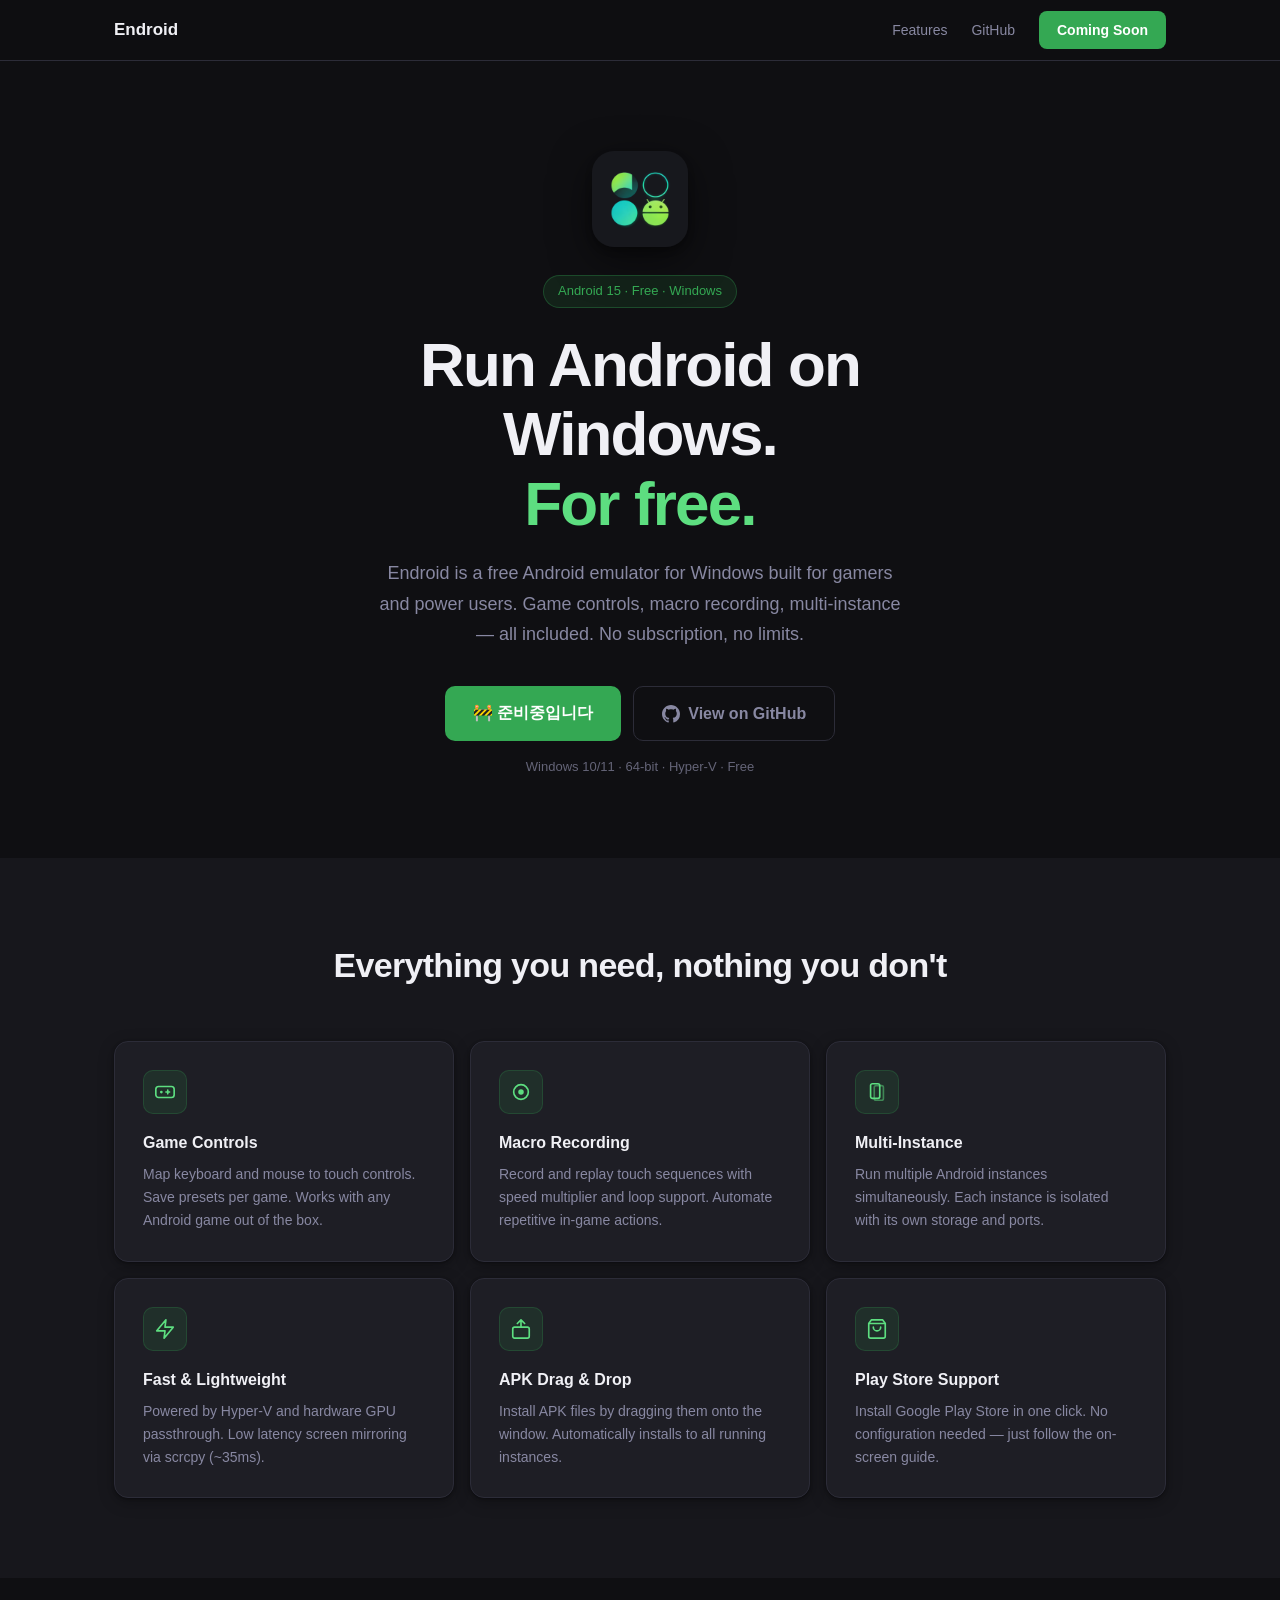
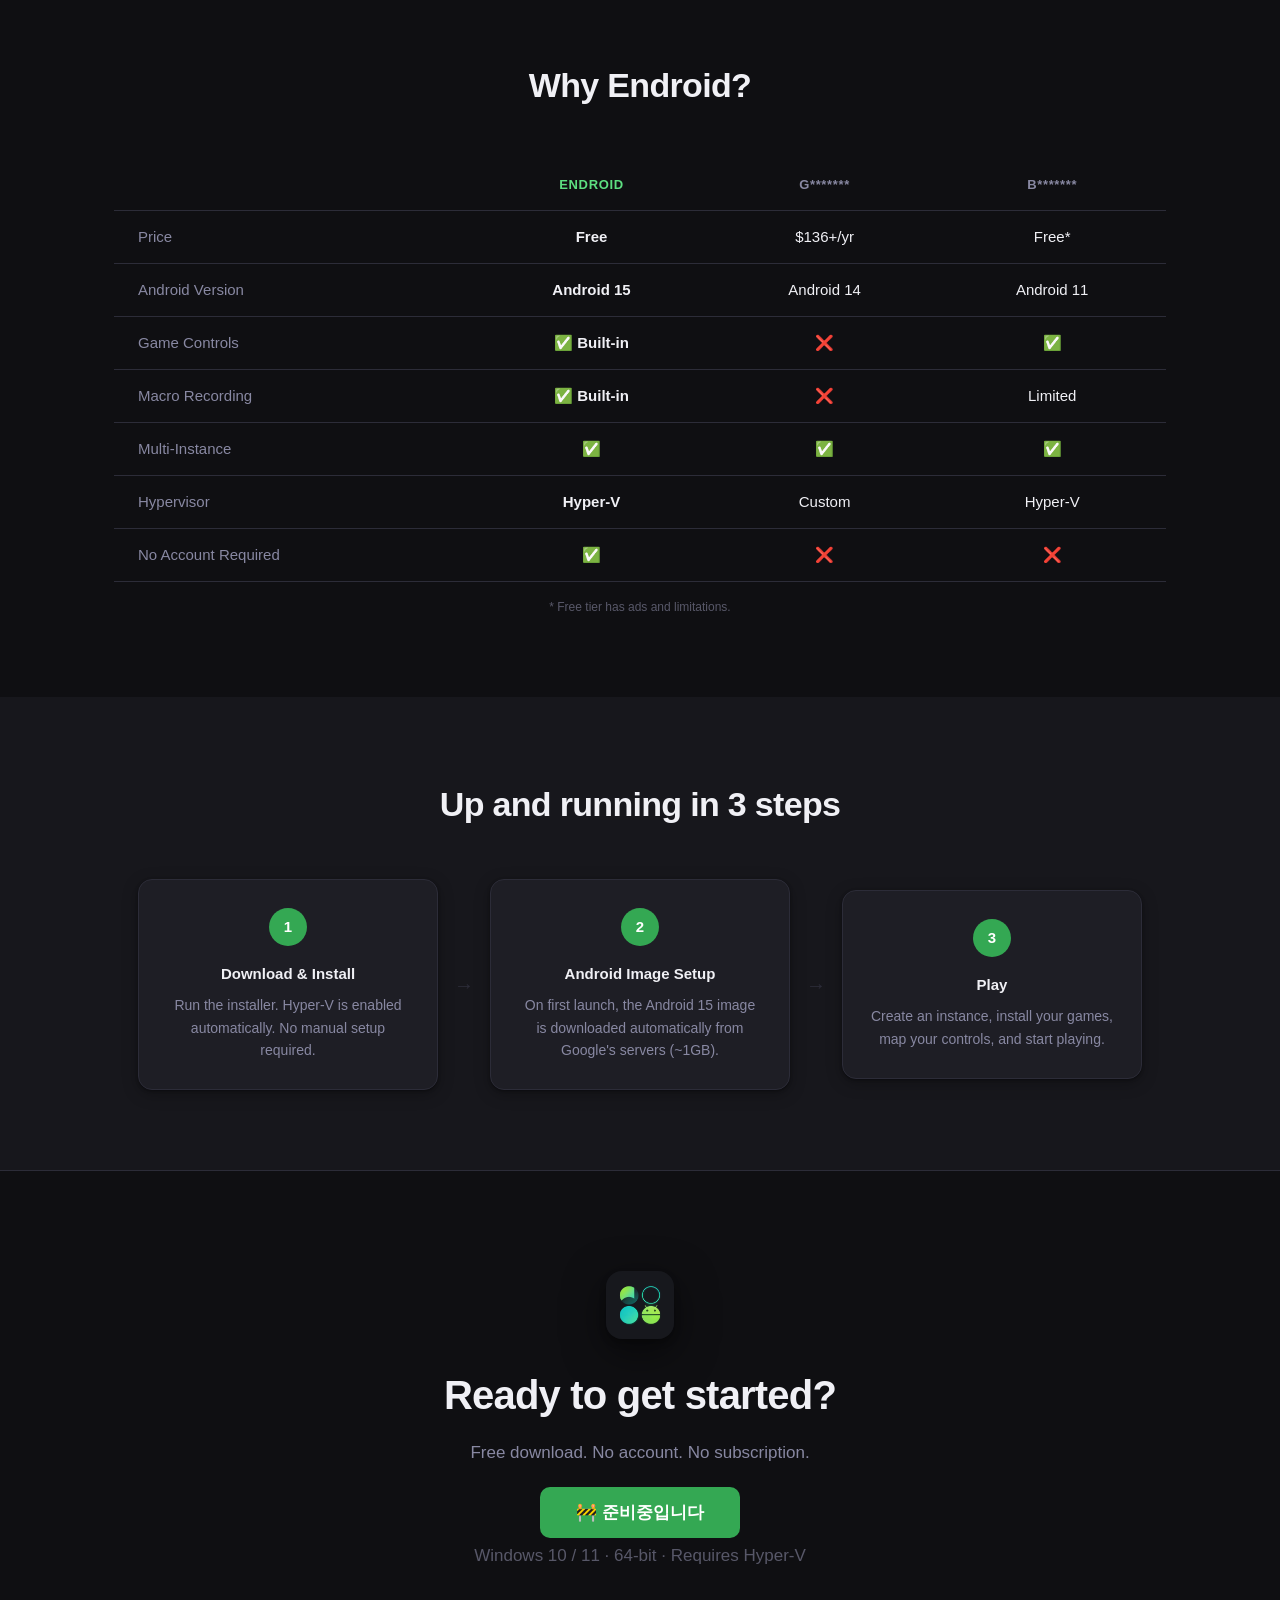
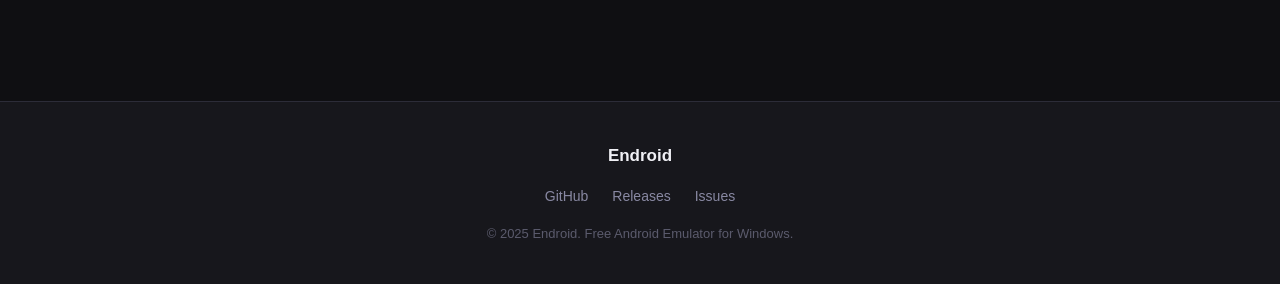
==== commit 5d1a52b9: "feat: 다운로드 버튼 준비중" ====
--- a/docs/index.html
+++ b/docs/index.html
@@ -11,7 +11,7 @@
   <link rel="canonical" href="https://endroid.rundevelrun.com/" />
 
   <!-- Favicon -->
-  <link rel="icon" type="image/png" href="assets/icon.png?v=5" />
+  <link rel="icon" type="image/png" href="assets/icon.png?v=6" />
 
   <!-- Open Graph -->
   <meta property="og:type" content="website" />
@@ -58,8 +58,8 @@
       <div class="nav-links">
         <a href="#features">Features</a>
         <a href="https://github.com/rundevelrun/endroid">GitHub</a>
-        <a class="btn-download-sm" href="https://github.com/rundevelrun/endroid/releases/latest">
-          Download Free
+        <a class="btn-download-sm btn-coming-soon" href="#">
+          Coming Soon
         </a>
       </div>
     </div>
@@ -68,7 +68,7 @@
   <!-- Hero -->
   <section class="hero">
     <div class="hero-inner">
-      <img src="assets/icon.png?v=5" alt="Endroid" class="hero-icon" />
+      <img src="assets/icon.png?v=6" alt="Endroid" class="hero-icon" />
       <div class="badge">Android 15 · Free · Windows</div>
       <h1 class="hero-title">
         Run Android on Windows.<br />
@@ -80,8 +80,8 @@
         No subscription, no limits.
       </p>
       <div class="hero-actions">
-        <a class="btn-primary" href="https://github.com/rundevelrun/endroid/releases/latest">
-          ⬇ Download for Windows
+        <a class="btn-primary" href="#" class="btn-coming-soon">
+          🚧 준비중입니다
         </a>
         <a class="btn-secondary" href="https://github.com/rundevelrun/endroid">
           <svg class="gh-icon" viewBox="0 0 16 16" fill="currentColor"><path d="M8 0C3.58 0 0 3.58 0 8c0 3.54 2.29 6.53 5.47 7.59.4.07.55-.17.55-.38 0-.19-.01-.82-.01-1.49-2.01.37-2.53-.49-2.69-.94-.09-.23-.48-.94-.82-1.13-.28-.15-.68-.52-.01-.53.63-.01 1.08.58 1.23.82.72 1.21 1.87.87 2.33.66.07-.52.28-.87.51-1.07-1.78-.2-3.64-.89-3.64-3.95 0-.87.31-1.59.82-2.15-.08-.2-.36-1.02.08-2.12 0 0 .67-.21 2.2.82.64-.18 1.32-.27 2-.27.68 0 1.36.09 2 .27 1.53-1.04 2.2-.82 2.2-.82.44 1.1.16 1.92.08 2.12.51.56.82 1.27.82 2.15 0 3.07-1.87 3.75-3.65 3.95.29.25.54.73.54 1.48 0 1.07-.01 1.93-.01 2.2 0 .21.15.46.55.38A8.013 8.013 0 0016 8c0-4.42-3.58-8-8-8z"/></svg>
@@ -208,11 +208,11 @@
   <!-- Download CTA -->
   <section class="cta">
     <div class="section-inner">
-      <img src="assets/icon.png?v=5" alt="Endroid" class="cta-icon" />
+      <img src="assets/icon.png?v=6" alt="Endroid" class="cta-icon" />
       <h2>Ready to get started?</h2>
       <p>Free download. No account. No subscription.</p>
-      <a class="btn-primary btn-large" href="https://github.com/rundevelrun/endroid/releases/latest">
-        ⬇ Download Endroid for Free
+      <a class="btn-primary btn-large btn-coming-soon" href="#">
+        🚧 준비중입니다
       </a>
       <p class="cta-note">Windows 10 / 11 · 64-bit · Requires Hyper-V</p>
     </div>
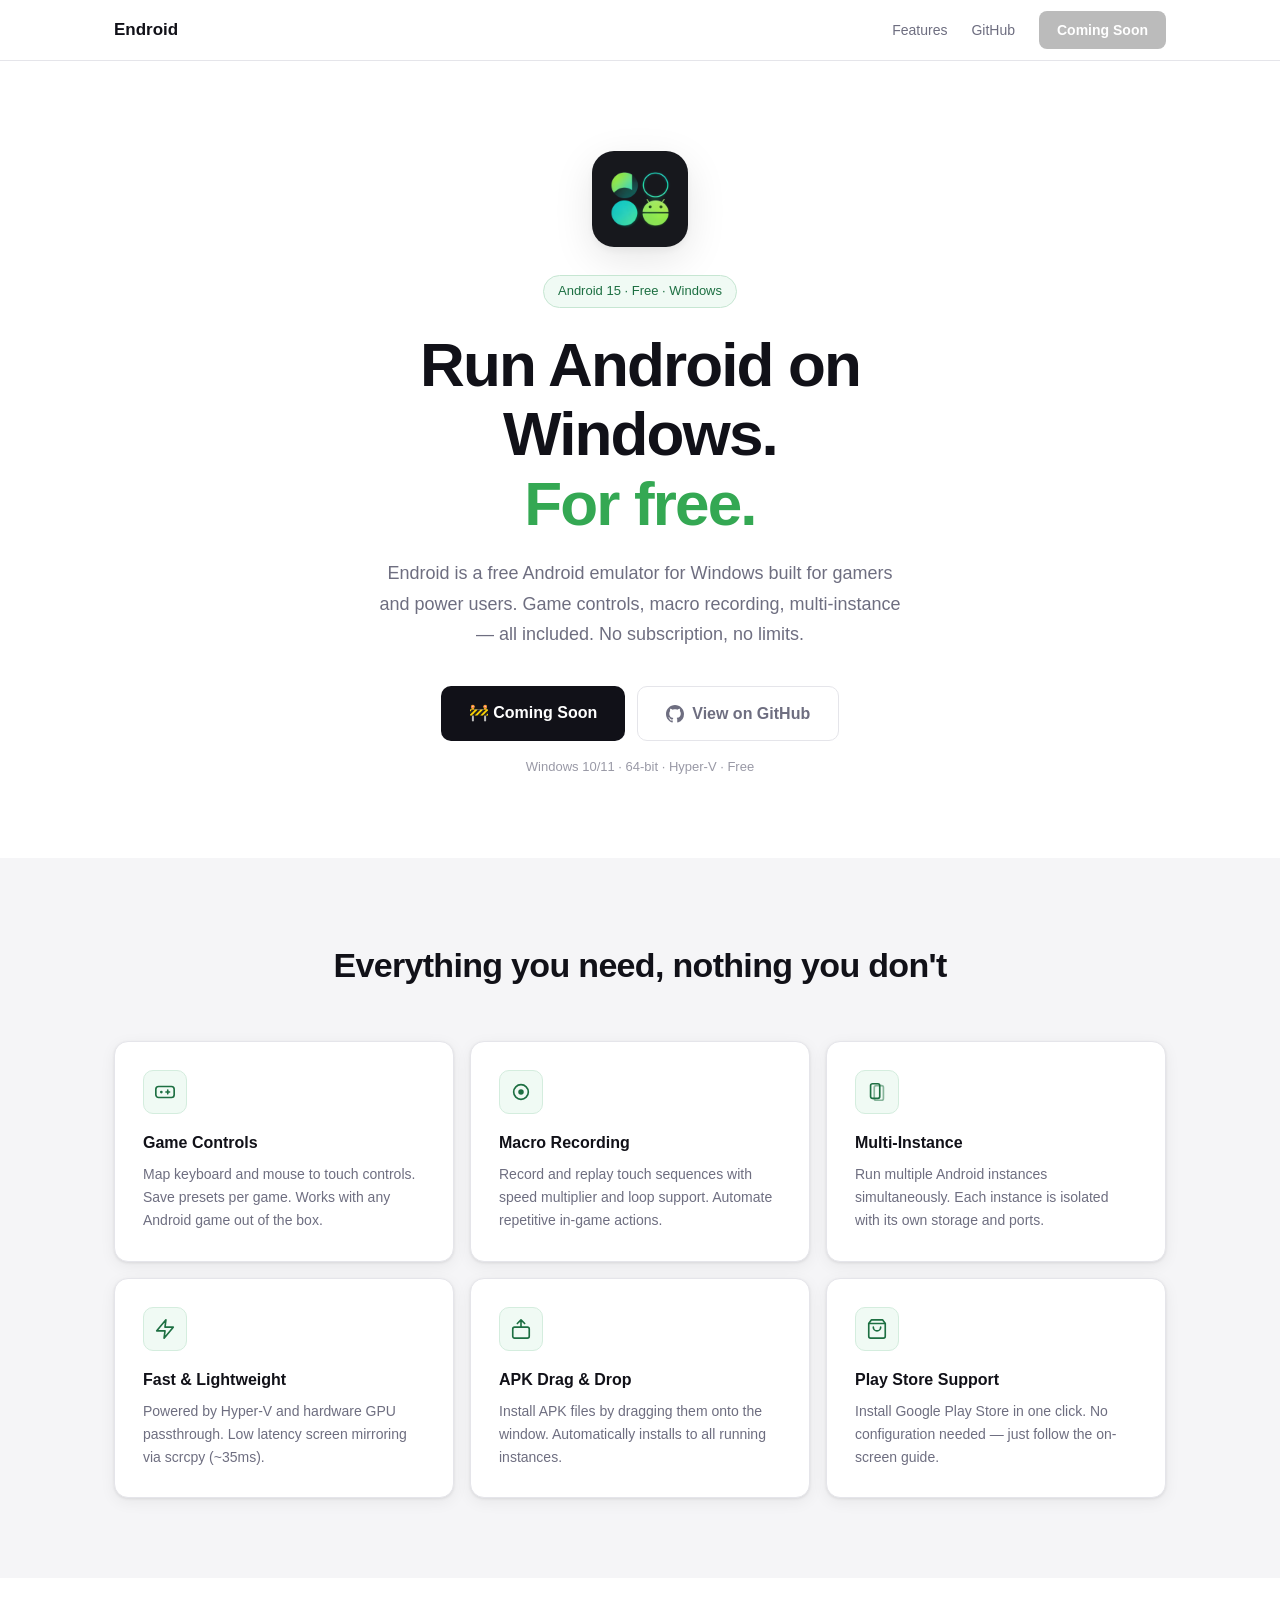
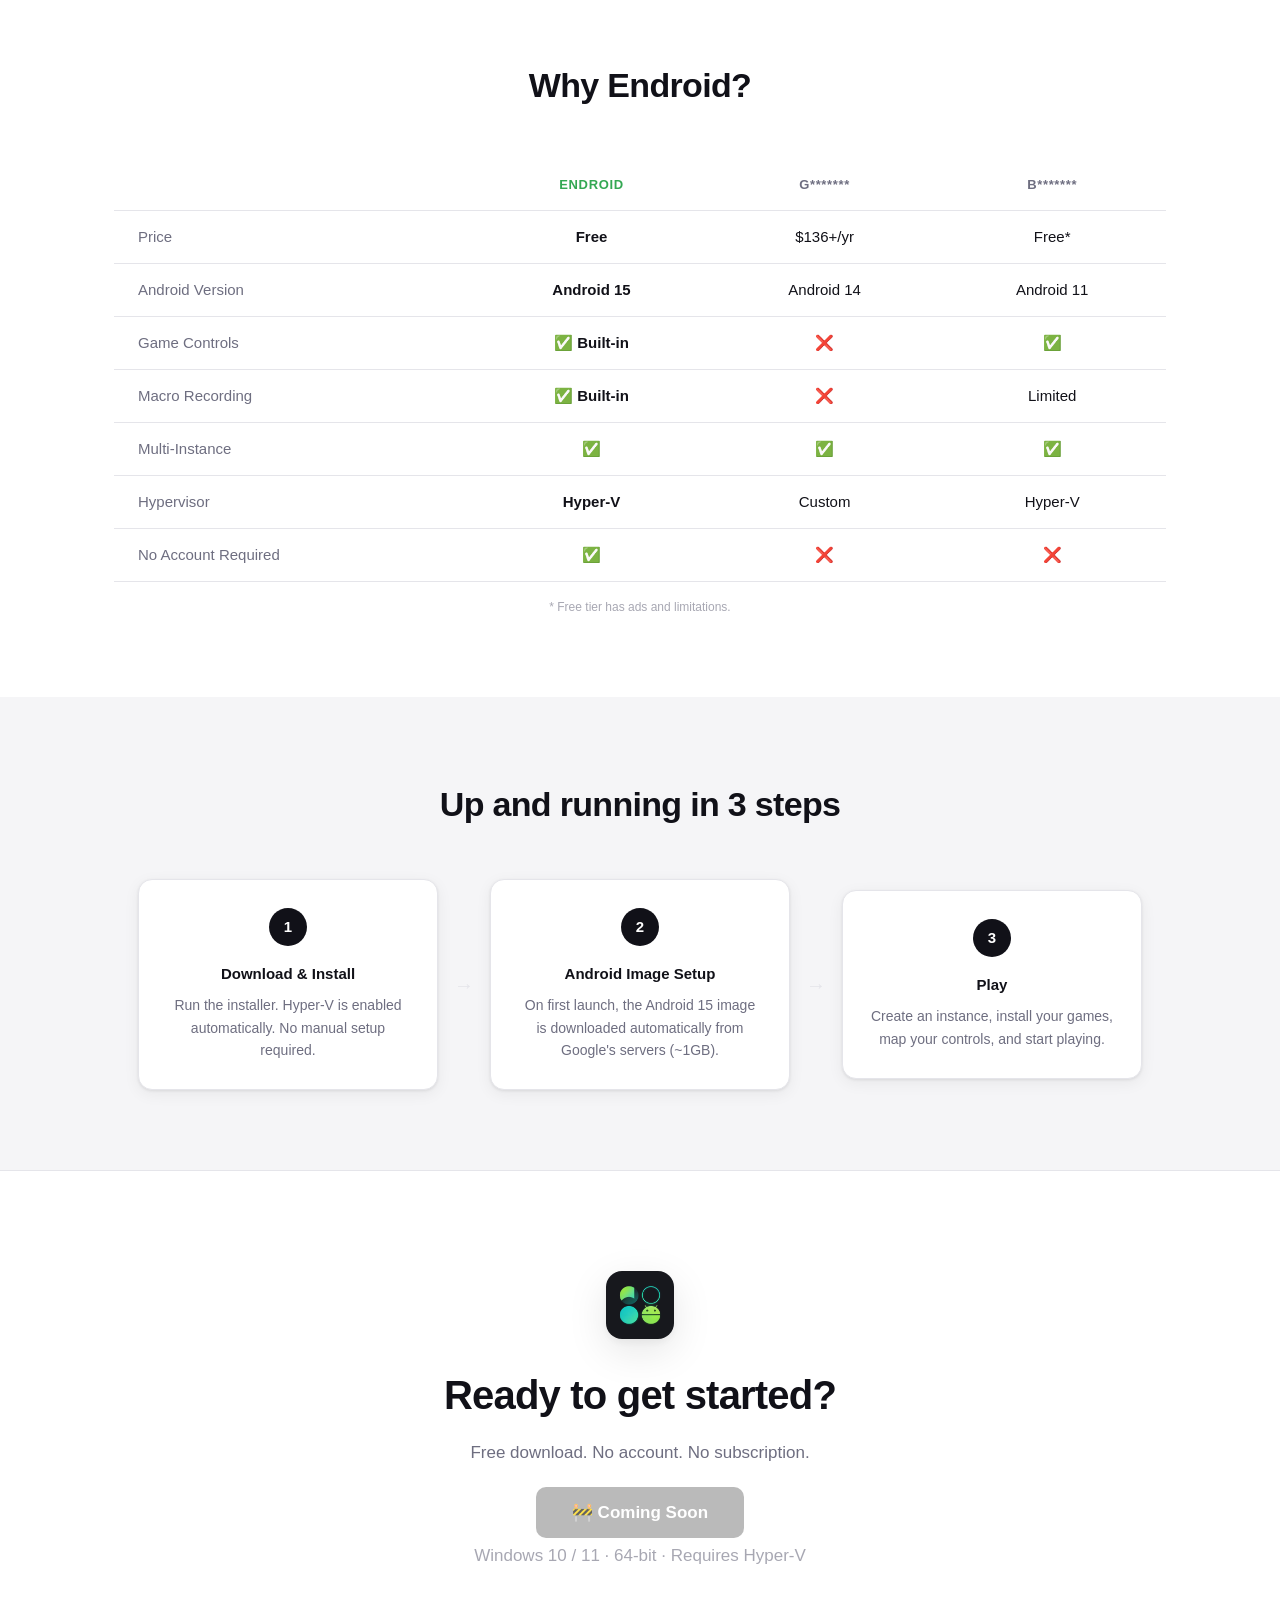
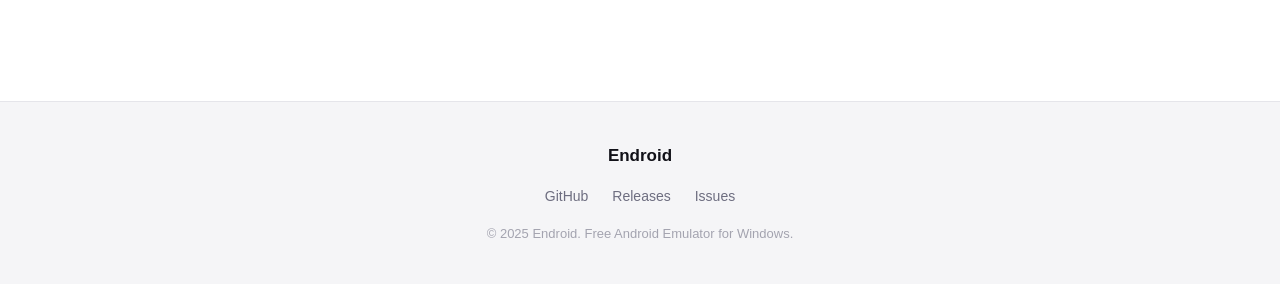
==== commit 9595dfd9: "fix(landing): 버튼 텍스트 영문으로 수정 (준비중입니다 → Coming Soon) Generated with [Claude Code](https://claude.ai/c" ====
--- a/docs/index.html
+++ b/docs/index.html
@@ -81,7 +81,7 @@
       </p>
       <div class="hero-actions">
         <a class="btn-primary" href="#" class="btn-coming-soon">
-          🚧 준비중입니다
+          🚧 Coming Soon
         </a>
         <a class="btn-secondary" href="https://github.com/rundevelrun/endroid">
           <svg class="gh-icon" viewBox="0 0 16 16" fill="currentColor"><path d="M8 0C3.58 0 0 3.58 0 8c0 3.54 2.29 6.53 5.47 7.59.4.07.55-.17.55-.38 0-.19-.01-.82-.01-1.49-2.01.37-2.53-.49-2.69-.94-.09-.23-.48-.94-.82-1.13-.28-.15-.68-.52-.01-.53.63-.01 1.08.58 1.23.82.72 1.21 1.87.87 2.33.66.07-.52.28-.87.51-1.07-1.78-.2-3.64-.89-3.64-3.95 0-.87.31-1.59.82-2.15-.08-.2-.36-1.02.08-2.12 0 0 .67-.21 2.2.82.64-.18 1.32-.27 2-.27.68 0 1.36.09 2 .27 1.53-1.04 2.2-.82 2.2-.82.44 1.1.16 1.92.08 2.12.51.56.82 1.27.82 2.15 0 3.07-1.87 3.75-3.65 3.95.29.25.54.73.54 1.48 0 1.07-.01 1.93-.01 2.2 0 .21.15.46.55.38A8.013 8.013 0 0016 8c0-4.42-3.58-8-8-8z"/></svg>
@@ -212,7 +212,7 @@
       <h2>Ready to get started?</h2>
       <p>Free download. No account. No subscription.</p>
       <a class="btn-primary btn-large btn-coming-soon" href="#">
-        🚧 준비중입니다
+        🚧 Coming Soon
       </a>
       <p class="cta-note">Windows 10 / 11 · 64-bit · Requires Hyper-V</p>
     </div>
--- a/docs/styles.css
+++ b/docs/styles.css
@@ -2,18 +2,18 @@
 *, *::before, *::after { box-sizing: border-box; margin: 0; padding: 0; }
 
 :root {
-  --bg:        #0f0f12;
-  --bg2:       #17171c;
-  --bg3:       #1e1e25;
-  --border:    #2c2c38;
-  --accent:    #34a853;
-  --accent2:   #5dde80;
-  --text:      #f0f0f5;
-  --text2:     #8888a2;
+  --bg:        #ffffff;
+  --bg2:       #f5f5f7;
+  --bg3:       #ffffff;
+  --border:    #e5e5ea;
+  --accent:    #1d6f42;
+  --accent2:   #34a853;
+  --text:      #111118;
+  --text2:     #6e6e80;
   --radius:    14px;
   --max-w:     1100px;
-  --shadow:    0 1px 3px rgba(0,0,0,0.35), 0 4px 16px rgba(0,0,0,0.28);
-  --shadow-lg: 0 4px 6px rgba(0,0,0,0.25), 0 12px 40px rgba(0,0,0,0.50);
+  --shadow:    0 1px 3px rgba(0,0,0,0.08), 0 4px 16px rgba(0,0,0,0.06);
+  --shadow-lg: 0 4px 6px rgba(0,0,0,0.04), 0 12px 40px rgba(0,0,0,0.10);
 }
 
 html { scroll-behavior: smooth; }
@@ -33,7 +33,7 @@
   position: sticky;
   top: 0;
   z-index: 100;
-  background: rgba(15,15,18,0.88);
+  background: rgba(255,255,255,0.85);
   backdrop-filter: blur(16px);
   border-bottom: 1px solid var(--border);
 }
@@ -77,7 +77,7 @@
 
 .btn-download-sm {
   padding: 8px 18px;
-  background: var(--accent);
+  background: var(--text);
   color: #fff;
   border-radius: 8px;
   font-size: 14px;
@@ -106,8 +106,8 @@
 .badge {
   display: inline-block;
   padding: 5px 14px;
-  background: rgba(52,168,83,0.12);
-  border: 1px solid rgba(52,168,83,0.3);
+  background: #f0faf4;
+  border: 1px solid #c6e6d2;
   border-radius: 999px;
   font-size: 13px;
   color: var(--accent);
@@ -149,7 +149,7 @@
 
 .btn-primary {
   padding: 14px 28px;
-  background: var(--accent);
+  background: var(--text);
   color: #fff;
   border-radius: 10px;
   font-size: 16px;
@@ -158,6 +158,13 @@
 }
 .btn-primary:hover { opacity: 0.85; transform: translateY(-1px); }
 .btn-primary.btn-large { padding: 16px 36px; font-size: 17px; }
+
+.btn-coming-soon {
+  background: #9e9e9e !important;
+  cursor: not-allowed !important;
+  pointer-events: none;
+  opacity: 0.7;
+}
 
 .btn-secondary {
   display: flex;
@@ -215,10 +222,10 @@
   height: 44px;
   margin-bottom: 16px;
   padding: 10px;
-  background: rgba(52,168,83,0.12);
-  border: 1px solid rgba(52,168,83,0.22);
+  background: #f0faf4;
+  border: 1px solid #d4edde;
   border-radius: 10px;
-  color: var(--accent2);
+  color: var(--accent);
 }
 .feature-icon svg { width: 100%; height: 100%; display: block; }
 .feature-card h3 { font-size: 16px; font-weight: 700; margin-bottom: 8px; color: var(--text); }
@@ -286,7 +293,7 @@
 .step-num {
   width: 38px;
   height: 38px;
-  background: var(--accent);
+  background: var(--text);
   border-radius: 50%;
   display: flex;
   align-items: center;
